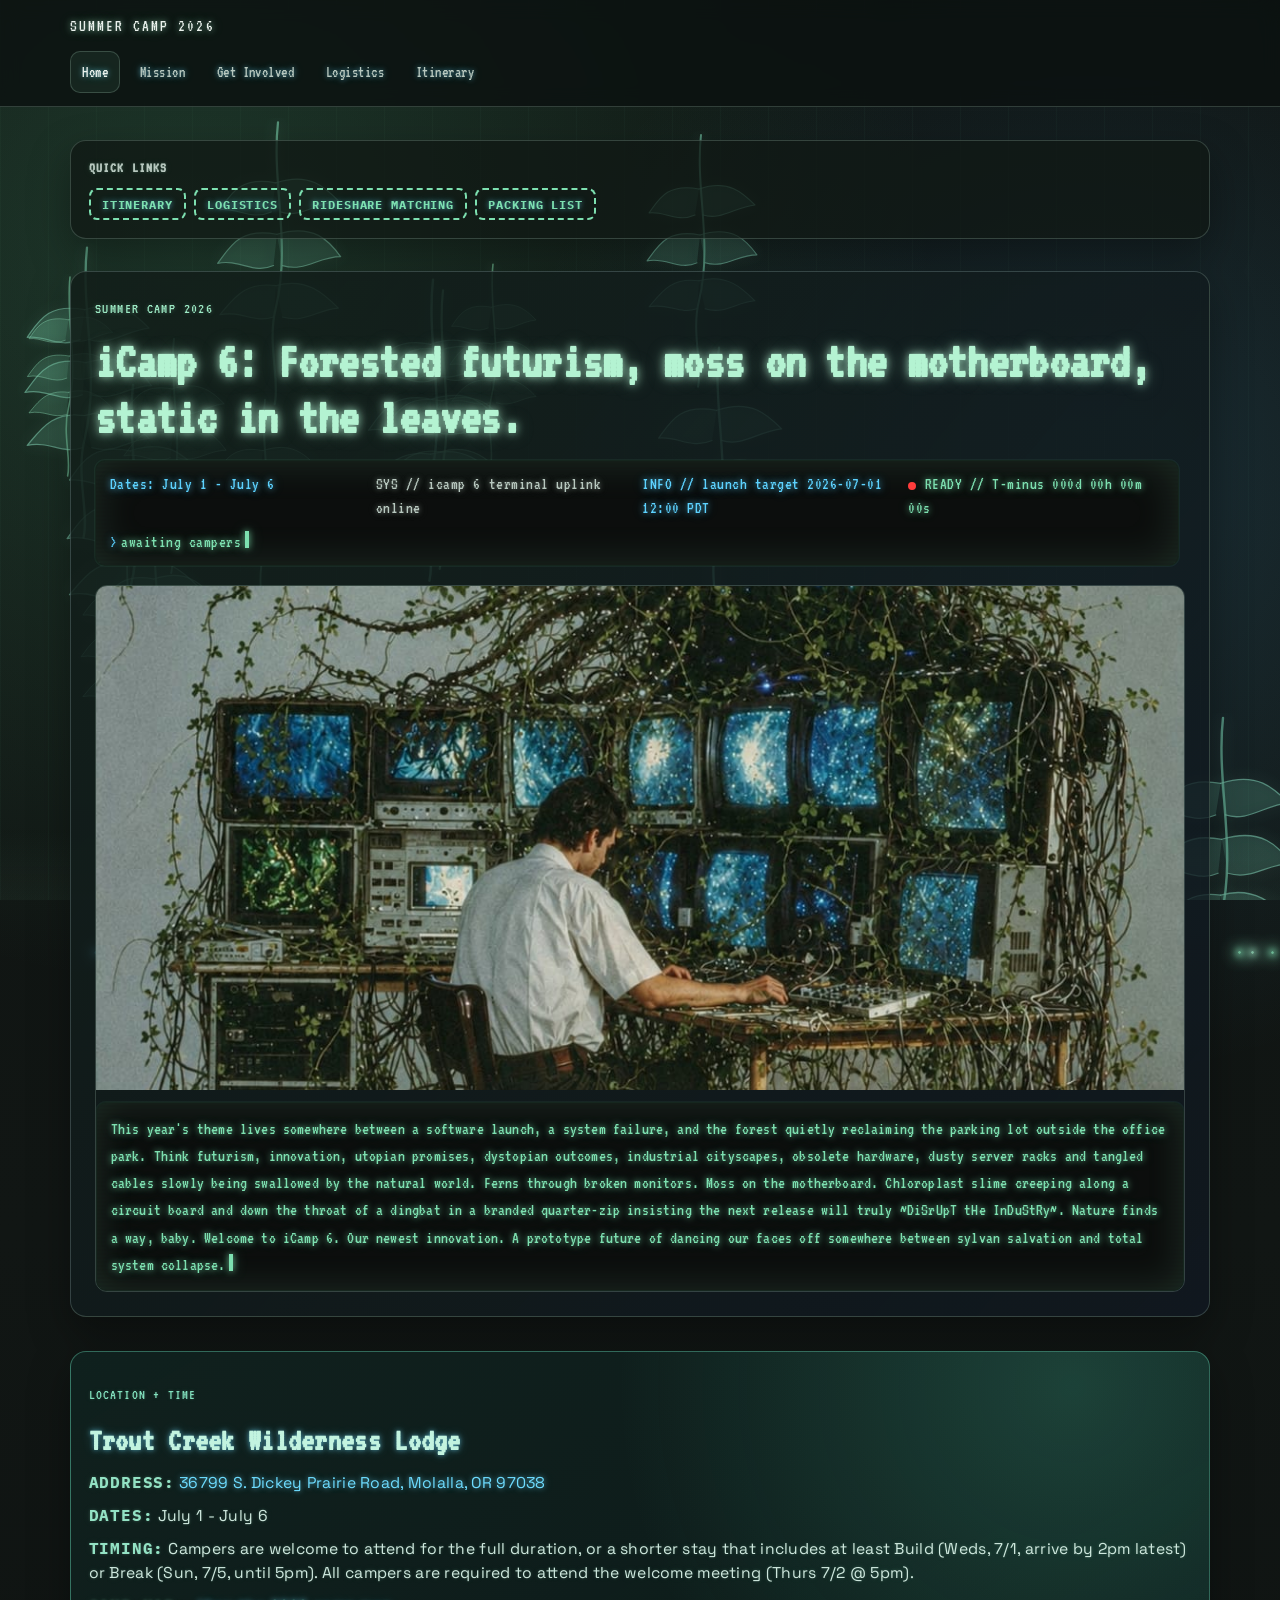
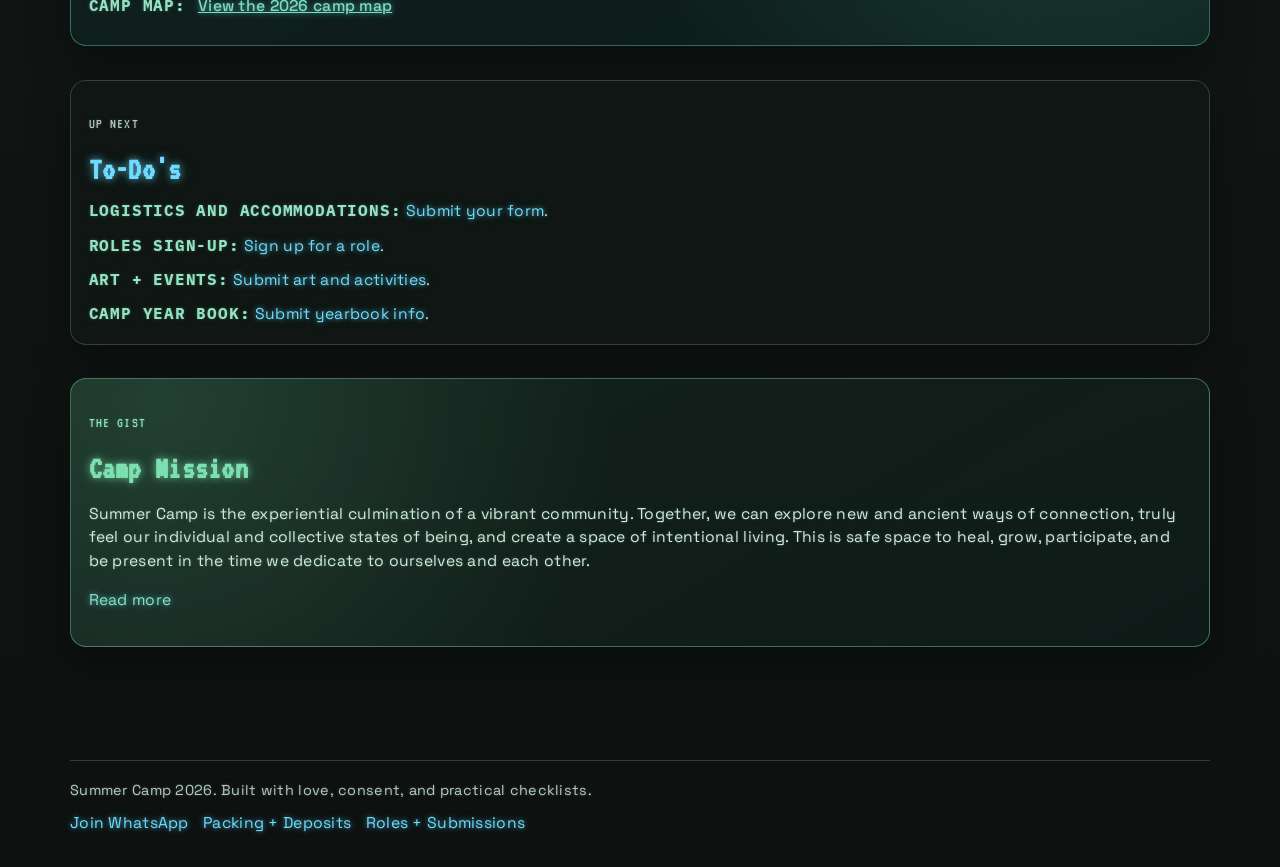
==== index.html @ 6389e8b7 "Shrink quick links buttons, remove Camp Map, add Itinerary and Logistics - Add btn-sm class for smal" ====
<!doctype html>
<html lang="en">
  <head>
    <meta charset="UTF-8" />
    <meta name="viewport" content="width=device-width, initial-scale=1.0" />
    <title>Summer Camp 2026 | Home</title>
    <meta
      name="description"
      content="Summer Camp 2026 is the central home for mission, logistics, timeline, and how to get involved."
    />
    <link rel="preconnect" href="https://fonts.googleapis.com" />
    <link rel="preconnect" href="https://fonts.gstatic.com" crossorigin />
    <link
      href="https://fonts.googleapis.com/css2?family=IBM+Plex+Mono:wght@400;500;700&family=Space+Grotesk:wght@400;500;700&family=VT323&display=swap"
      rel="stylesheet"
    />
    <link rel="stylesheet" href="styles.css" />
    <script defer src="script.js"></script>
  </head>
  <body data-page="home">
    <div id="site-header"></div>

    <main class="site-shell">
      <section class="section panel reveal" id="quick-links">
        <h2 class="kicker">Quick Links</h2>
        <div class="quick-links-row">
          <a class="btn btn-sm" href="itinerary.html">Itinerary</a>
          <a class="btn btn-sm" href="logistics.html">Logistics</a>
          <a class="btn btn-sm" href="https://docs.google.com/spreadsheets/d/1CG1TxcXg4T2fsSi2MIREdmjRNv218fmQVadBsaoEj8E/edit?usp=sharing" target="_blank" rel="noopener noreferrer">Rideshare Matching</a>
          <a class="btn btn-sm" href="logistics.html#packing-list">Packing List</a>
        </div>
      </section>

      <section class="hero reveal">
        <div class="hero-grid">
          <div class="hero-top-grid">
            <div class="hero-copy">
              <span class="eyebrow">Summer Camp 2026</span>
              <h1>iCamp 6: Forested futurism, moss on the motherboard, static in the leaves.</h1>
              <div class="countdown" data-countdown></div>
            </div>
          </div>

          <figure class="hero-image hero-image-full">
            <img src="assets/inspo.jpg" alt="Inspiration image: a workstation overtaken by vines and greenery." />
            <figcaption class="crt-caption"><span class="crt-caption-text">This year's theme lives somewhere between a software launch, a system failure, and the forest quietly reclaiming the parking lot outside the office park. Think futurism, innovation, utopian promises, dystopian outcomes, industrial cityscapes, obsolete hardware, dusty server racks and tangled cables slowly being swallowed by the natural world. Ferns through broken monitors. Moss on the motherboard. Chloroplast slime creeping along a circuit board and down the throat of a dingbat in a branded quarter-zip insisting the next release will truly ~DiSrUpT tHe InDuStRy~. Nature finds a way, baby. Welcome to iCamp 6. Our newest innovation. A prototype future of dancing our faces off somewhere between sylvan salvation and total system collapse.</span><span class="crt-cursor" aria-hidden="true"></span></figcaption>
          </figure>
        </div>
      </section>

      <section class="section panel reveal location-panel" id="location">
        <p class="kicker">Location + Time</p>
        <h2>
          <a href="https://www.troutcreekwildernesslodge.com/" target="_blank" rel="noopener noreferrer"
            >Trout Creek Wilderness Lodge</a
          >
        </h2>
        <p class="detail-line"><span class="detail-label">Address:</span> <a href="https://goo.gl/maps/KpsRf2f8dY4yn3bf7" target="_blank" rel="noopener noreferrer">36799 S. Dickey Prairie Road, Molalla, OR 97038</a></p>
        <p class="detail-line"><span class="detail-label">Dates:</span> July 1 - July 6</p>
        <p class="detail-line"><span class="detail-label">Timing:</span> Campers are welcome to attend for the full duration, or a shorter stay that includes at least Build (Weds, 7/1, arrive by 2pm latest) or Break (Sun, 7/5, until 5pm). All campers are required to attend the welcome meeting (Thurs 7/2 @ 5pm).</p>
        <p class="detail-line"><span class="detail-label">Camp Map:</span> <a class="inline-link" href="https://drive.google.com/file/d/1LnUQT28rV8-8BtjwcM7kEa1M0crHncbp/view?usp=sharing" target="_blank" rel="noopener noreferrer">View the 2026 camp map</a></p>
      </section>

      <section class="section panel reveal" id="todos">
        <p class="kicker">Up Next</p>
        <h2>To-Do's</h2>
        <div class="up-next-list">
          <p class="up-next-item">
            <span class="up-next-title">Logistics and Accommodations:</span>
            <a
              href="https://docs.google.com/forms/d/e/1FAIpQLSeTMwJ0dVV1JzZFhgsjA3ziw_yNNYTaxZCWyTGeI9pJMZa_xQ/viewform?usp=dialog"
              target="_blank"
              rel="noopener noreferrer"
              >Submit your form</a
            >.
          </p>
          <p class="up-next-item">
            <span class="up-next-title">Roles Sign-Up:</span>
            <a
              href="https://docs.google.com/spreadsheets/d/1tdMeEIF5SW7rc_Asz7ES2-CorbrrxhWFKEyvNd0pCaQ/edit?usp=sharing"
              target="_blank"
              rel="noopener noreferrer"
              >Sign up for a role</a
            >.
          </p>
          <p class="up-next-item">
            <span class="up-next-title">Art + Events:</span>
            <a
              href="https://docs.google.com/forms/d/e/1FAIpQLSfQwT4K90lD0JfZDl9g_eN2Cl04dA-j-1nrQI6hZF32-I9-bg/viewform?usp=dialog"
              target="_blank"
              rel="noopener noreferrer"
              >Submit art and activities</a
            >.
          </p>
          <p class="up-next-item">
            <span class="up-next-title">Camp Year Book:</span>
            <a
              href="https://docs.google.com/forms/d/e/1FAIpQLSeiFCu6I_yIP3YRbdMEAFDEECFN_CObhsi-vaQ5ZSn87n3dhw/viewform"
              target="_blank"
              rel="noopener noreferrer"
              >Submit yearbook info</a
            >.
          </p>
        </div>
      </section>

      <section class="section panel reveal mission-panel" id="mission">
        <p class="kicker">The gist</p>
        <h2 class="mission-title">Camp Mission</h2>
        <p>
          Summer Camp is the experiential culmination of a vibrant community. Together, we can explore new and ancient
          ways of connection, truly feel our individual and collective states of being, and create a space of
          intentional living. This is safe space to heal, grow, participate, and be present in the time we dedicate
          to ourselves and each other.
        </p>
        <p><a href="mission-and-principles.html">Read more</a></p>
      </section>
    </main>

    <div id="site-footer"></div>
    <script src="effects.js"></script>
  </body>
</html>
---- styles.css ----
/* --- Deep-link scroll behaviour --- */
html {
  scroll-behavior: smooth;
  scroll-padding-top: 7rem; /* clear the sticky topbar */
}

/* --- Drifting Spores & Growing Vines Effects --- */
#spore-layer {
  position: fixed;
  inset: 0;
  z-index: 1;
  pointer-events: none;
  width: 100vw;
  height: 100vh;
  mix-blend-mode: screen;
}

#code-layer {
  position: fixed;
  inset: 0;
  z-index: 1;
  pointer-events: none;
  width: 100vw;
  height: 100vh;
  overflow: hidden;
}

#fern-canopy {
  position: fixed;
  left: 0;
  top: 0;
  width: 100vw;
  height: 100vh;
  pointer-events: none;
  z-index: 1;
  overflow: hidden;
  mix-blend-mode: screen;
}

.fern {
  position: absolute;
  transform-origin: 50% 0%;
  transform: scale(var(--fern-scale, 1));
  animation: fern-sway var(--fern-sway-duration, 16s) ease-in-out var(--fern-delay, 0s) infinite;
  filter: hue-rotate(var(--fern-hue, 0deg));
  opacity: 0.72;
}

.fern svg {
  display: block;
}

.fern-stem {
  fill: none;
  stroke: rgba(122, 224, 176, 0.74);
  stroke-width: 2;
  stroke-linecap: round;
  stroke-linejoin: round;
  filter: drop-shadow(0 0 6px rgba(122, 224, 176, 0.46));
}

.fern-frond {
  transform-box: fill-box;
  transform-origin: 50% 0%;
  animation:
    fern-unfurl var(--fern-unfurl-duration, 32s) cubic-bezier(0.17, 0.84, 0.34, 1) var(--fern-delay, 0s) infinite,
    frond-wave 5s ease-in-out var(--fern-delay, 0s) infinite;
}

.fern-frond path {
  fill: rgba(108, 214, 167, 0.22);
  stroke: rgba(140, 237, 194, 0.65);
  stroke-width: 1.05;
  stroke-linecap: round;
  stroke-linejoin: round;
  filter: drop-shadow(0 0 6px rgba(140, 237, 194, 0.35));
}

.fern-frond-a {
  animation-delay: calc(var(--fern-delay, 0s) + 0s), calc(var(--fern-delay, 0s) + 0s);
}

.fern-frond-b {
  animation-delay: calc(var(--fern-delay, 0s) + 2.2s), calc(var(--fern-delay, 0s) + 1s);
  animation-direction: normal, reverse;
}

.fern-frond-c {
  animation-delay: calc(var(--fern-delay, 0s) + 4.3s), calc(var(--fern-delay, 0s) + 2s);
}

@keyframes fern-unfurl {
  0% {
    transform: rotate(-22deg) scaleY(0.08) scaleX(0.54);
    opacity: 0.2;
  }
  34% {
    transform: rotate(-8deg) scaleY(0.55) scaleX(0.84);
    opacity: 0.58;
  }
  62% {
    transform: rotate(6deg) scaleY(0.96) scaleX(1.02);
    opacity: 0.74;
  }
  100% {
    transform: rotate(12deg) scaleY(1.08) scaleX(1.04);
    opacity: 0.68;
  }
}

@keyframes fern-sway {
  0% {
    transform: translateX(-8px) rotate(-4deg) scale(var(--fern-scale, 1));
  }
  25% {
    transform: translateX(2px) rotate(1deg) scale(var(--fern-scale, 1));
  }
  50% {
    transform: translateX(10px) rotate(5deg) scale(var(--fern-scale, 1));
  }
  75% {
    transform: translateX(-1px) rotate(-2deg) scale(var(--fern-scale, 1));
  }
  100% {
    transform: translateX(-8px) rotate(-4deg) scale(var(--fern-scale, 1));
  }
}

@keyframes frond-wave {
  0% {
    transform: rotate(-6deg) scaleY(1) scaleX(1);
  }
  25% {
    transform: rotate(3deg) scaleY(1.06) scaleX(0.96);
  }
  50% {
    transform: rotate(8deg) scaleY(0.94) scaleX(1.04);
  }
  75% {
    transform: rotate(-2deg) scaleY(1.04) scaleX(0.98);
  }
  100% {
    transform: rotate(-6deg) scaleY(1) scaleX(1);
  }
}

.code-snippet {
  position: absolute;
  bottom: -16vh;
  font-family: "IBM Plex Mono", monospace;
  font-size: clamp(0.58rem, 1.05vw, 0.76rem);
  letter-spacing: 0.02em;
  white-space: nowrap;
  opacity: 0;
  filter: blur(0.15px);
  transform-origin: center;
  animation-name: code-flutter;
  animation-timing-function: linear;
  animation-iteration-count: infinite;
}

@keyframes code-flutter {
  0% {
    transform: translate3d(0, 0, 0) rotate(0deg) skewX(0deg);
    opacity: 0;
  }
  8% {
    opacity: 0.44;
  }
  26% {
    transform: translate3d(calc(var(--drift-x) * 0.45), calc(var(--wobble-y) * -0.45), 0) rotate(calc(var(--flutter-amp) * -0.45)) skewX(2deg);
    opacity: 0.66;
  }
  48% {
    transform: translate3d(calc(var(--drift-x) * -0.32), calc(var(--wobble-y) * -1.2), 0) rotate(calc(var(--flutter-amp) * 0.62)) skewX(-3deg);
    opacity: 0.74;
  }
  72% {
    transform: translate3d(calc(var(--drift-x) * 0.7), calc(var(--wobble-y) * -2.2), 0) rotate(calc(var(--flutter-amp) * -0.75)) skewX(1deg);
    opacity: 0.56;
  }
  100% {
    transform: translate3d(calc(var(--drift-x) * -0.4), -122vh, 0) rotate(calc(var(--flutter-amp) * 0.35)) skewX(-1deg);
    opacity: 0;
  }
}
.spore {
  position: absolute;
  bottom: -6vh;
  border-radius: 50%;
  filter: blur(0.3px);
  opacity: 0.82;
}
@keyframes spore-drift {
  0% {
    transform: translateY(0) translateX(0);
    opacity: 0;
  }
  6% {
    opacity: 0.8;
  }
  30% {
    transform: translateY(-30vh) translateX(-30px);
    opacity: 0.92;
  }
  55% {
    transform: translateY(-65vh) translateX(50px);
    opacity: 0.96;
  }
  70% {
    opacity: 0.88;
  }
  100% {
    transform: translateY(-115vh) translateX(0);
    opacity: 0;
  }
}
#vine-layer {
  position: fixed;
  inset: 0;
  z-index: 1;
  pointer-events: none;
  width: 100vw;
  height: 100vh;
  mix-blend-mode: screen;
}

header,
main,
footer {
  position: relative;
  z-index: 2;
}
.vine-main, .vine-off {
  stroke-linecap: round;
  stroke-linejoin: round;
  filter: drop-shadow(0 0 8px #7de0b08a);
}
.vine-group {
  transform-box: fill-box;
  transform-origin: 50% 100%;
}
.vine-tendril {
  filter: drop-shadow(0 0 7px #68d8c08a);
  transform-box: fill-box;
  transform-origin: center;
}
.vine-leaf ellipse {
  filter: drop-shadow(0 0 4px #7de0b088);
  transform-box: fill-box;
  transform-origin: center;
}
/* Get Involved hero action buttons */
.get-involved-buttons {
  display: flex;
  gap: 1rem;
  margin-top: 1.7rem;
  flex-wrap: wrap;
}

.gi-btn {
  display: inline-block;
  background: linear-gradient(92deg, #7de0b0 0%, #5dd2ff 100%);
  color: #0d1814;
  font-family: "IBM Plex Mono", monospace;
  font-weight: 700;
  text-transform: uppercase;
  letter-spacing: 0.07em;
  border: none;
  border-radius: 999px;
  padding: 0.7rem 1.5rem;
  font-size: 1rem;
  box-shadow: 0 2px 12px rgba(125, 224, 176, 0.13);
  transition: background 0.18s, color 0.18s, box-shadow 0.18s;
  text-decoration: none;
}

.gi-btn:hover {
  background: linear-gradient(92deg, #5dd2ff 0%, #7de0b0 100%);
  color: #0d1814;
  box-shadow: 0 4px 18px rgba(93, 210, 255, 0.18);
  text-decoration: underline;
}

/* Art + Activities block grid */
.art-ideas-grid {
  display: grid;
  gap: 1.2rem;
  margin-top: 1.1rem;
}

@media (min-width: 700px) {
  .art-ideas-grid {
    grid-template-columns: 1fr 1fr;
    gap: 2.2rem;
  }
}

/* Inline link style for sign-up and form links */
.inline-link {
  color: #7de0b0;
  font-weight: 500;
  text-decoration: underline;
  margin-left: 0.5rem;
  white-space: nowrap;
}

.inline-link:hover {
  color: #5dd2ff;
  text-decoration: underline wavy;
}
:root {
  --bg: #111614;
  --bg-elev: #1a211e;
  --text: #ebf2ed;
  --text-dim: #b8c8bf;
  --accent: #7de0b0;
  --accent-2: #5dd2ff;
  --danger: #ff7f7f;
  --line: rgba(182, 220, 199, 0.22);
  --shadow: 0 16px 40px rgba(0, 0, 0, 0.35);
  --radius: 16px;
  --crt-main: #9ce8c3;
  --crt-dim: #9ab3a5;
  --crt-info: #6edcff;
}

* {
  box-sizing: border-box;
}

html,
body {
  margin: 0;
  padding: 0;
}

body {
  font-family: "Space Grotesk", "Segoe UI", sans-serif;
  background:
    radial-gradient(circle at 15% 10%, rgba(90, 204, 146, 0.2), transparent 30%),
    radial-gradient(circle at 85% 20%, rgba(78, 175, 228, 0.17), transparent 26%),
    linear-gradient(180deg, #0f1311 0%, #111614 50%, #0d1110 100%);
  color: var(--text);
  line-height: 1.5;
  min-height: 100vh;
  letter-spacing: 0.018em;
  text-shadow:
    0 0 4px color-mix(in srgb, var(--crt-main) 26%, transparent),
    0 0 10px color-mix(in srgb, var(--crt-main) 14%, transparent);
}

body::before {
  content: "";
  pointer-events: none;
  position: fixed;
  inset: 0;
  background-image:
    linear-gradient(rgba(0, 0, 0, 0) 92%, rgba(108, 160, 130, 0.07) 100%),
    repeating-linear-gradient(90deg, rgba(125, 224, 176, 0.03) 0 1px, transparent 1px 48px);
  z-index: -1;
}

a {
  color: var(--crt-info);
  text-decoration: none;
  text-shadow:
    0 0 5px color-mix(in srgb, var(--crt-info) 58%, transparent),
    0 0 12px color-mix(in srgb, var(--crt-info) 24%, transparent);
}

a:hover {
  text-decoration: underline;
}

img {
  max-width: 100%;
  display: block;
}

.site-shell {
  width: min(1140px, 92vw);
  margin: 0 auto;
  padding-bottom: 3rem;
}

.topbar {
  position: sticky;
  top: 0;
  backdrop-filter: blur(10px);
  background: rgba(12, 18, 16, 0.82);
  border-bottom: 1px solid var(--line);
  z-index: 20;
}

.topbar-inner {
  width: min(1140px, 92vw);
  margin: 0 auto;
  display: flex;
  align-items: center;
  justify-content: space-between;
  gap: 1rem;
  padding: 0.8rem 0;
  position: relative;
}

.brand {
  color: var(--text);
  font-family: "VT323", "IBM Plex Mono", monospace;
  text-transform: uppercase;
  letter-spacing: 0.12em;
  font-size: 1.06rem;
  text-shadow:
    0 0 6px color-mix(in srgb, var(--crt-main) 64%, transparent),
    0 0 14px color-mix(in srgb, var(--crt-main) 28%, transparent);
}

.nav-toggle {
  display: none;
  background: none;
  border: 1px solid var(--line);
  border-radius: 8px;
  color: var(--text);
  font-family: "VT323", monospace;
  font-size: 1rem;
  padding: 0.4rem 0.8rem;
  cursor: pointer;
}

.main-nav {
  display: flex;
  flex-direction: row;
  flex-wrap: wrap;
  gap: 0.45rem;
  margin-top: 0.8rem;
  padding-bottom: 0.8rem;
}

@media (max-width: 768px) {
  .nav-toggle {
    display: block;
  }
  .main-nav {
    display: none;
    flex-direction: column;
    position: absolute;
    top: 100%;
    right: 0;
    background: var(--bg, #0c1210);
    border: 1px solid var(--line);
    border-radius: 8px;
    padding: 0.8rem;
    z-index: 100;
    margin-top: 0;
  }
  .main-nav.show {
    display: flex;
  }
}

.main-nav a {
  border: 1px solid transparent;
  border-radius: 10px;
  padding: 0.5rem 0.7rem;
  color: var(--text-dim);
  font-family: "VT323", "IBM Plex Mono", monospace;
  font-size: 1rem;
  letter-spacing: 0.03em;
}

.main-nav a.active,
.main-nav a:hover {
  color: var(--text);
  border-color: var(--line);
  background: rgba(125, 224, 176, 0.08);
  text-decoration: none;
}

.hero {
  margin-top: 2rem;
  border: 1px solid var(--line);
  border-radius: var(--radius);
  overflow: clip;
  box-shadow: var(--shadow);
  background: linear-gradient(130deg, rgba(18, 30, 25, 0.9), rgba(16, 24, 34, 0.75));
}

.hero-grid {
  display: grid;
  gap: 1.2rem;
  padding: 1.2rem;
  align-items: start;
}

.hero-top-grid {
  display: grid;
  grid-template-columns: 1fr;
  gap: 1.2rem;
}

.hero-top-grid > * {
  min-width: 0;
}

.hero h1 {
  margin: 0;
  font-size: clamp(1.9rem, 6.8vw, 3.2rem);
  line-height: 1.1;
  color: #b4f3d2;
  text-shadow:
    0 0 8px color-mix(in srgb, #b4f3d2 76%, transparent),
    0 0 18px color-mix(in srgb, #b4f3d2 34%, transparent);
}

.eyebrow {
  display: inline-block;
  margin-bottom: 0.9rem;
  font-family: "VT323", "IBM Plex Mono", monospace;
  letter-spacing: 0.09em;
  text-transform: uppercase;
  color: var(--crt-main);
  font-size: 0.96rem;
}

.hero-copy p {
  color: #cbe0d4;
  max-width: none;
  margin-top: 0;
}

.hero-description {
  color: #c3dfcd;
  max-width: none;
  margin: 0;
}

.hero-card {
  border: 1px solid var(--line);
  border-radius: 14px;
  background: rgba(11, 17, 15, 0.72);
  padding: 1rem;
}

.hero-addon {
  width: fit-content;
  max-width: 100%;
  display: flex;
  flex-direction: column;
  justify-content: space-between;
  gap: 0.55rem;
  padding: 0.75rem 0.8rem;
  align-self: start;
  justify-self: end;
  text-align: right;
  border-color: rgba(125, 224, 176, 0.42);
  background: linear-gradient(150deg, rgba(16, 28, 24, 0.92), rgba(16, 27, 38, 0.82));
}

.hero-addon .kicker {
  margin: 0;
  color: #7de0b0;
}

.hero-addon .callout {
  margin: 0;
}

.hero-addon .countdown {
  margin-top: 0;
  gap: 0.55rem;
  grid-template-columns: repeat(4, auto);
  justify-content: end;
}

.hero-addon .countdown-item {
  min-height: 68px;
  min-width: 62px;
  display: flex;
  flex-direction: column;
  align-items: center;
  justify-content: center;
}

.hero-addon .countdown-item strong {
  line-height: 1;
  font-size: 1.3rem;
  color: #8de6bc;
}

.hero-addon .countdown-item span {
  color: #9fd0b5;
}

.countdown {
  display: grid;
  grid-template-columns: repeat(4, minmax(0, 1fr));
  gap: 0.65rem;
  margin-top: 0.8rem;
}

.crt-countdown {
  position: relative;
  margin-top: 0.8rem;
  padding: 0.72rem 0.86rem;
  border-radius: 10px;
  border: 1px solid color-mix(in srgb, var(--accent) 15%, transparent);
  background: #020403;
  font-family: "VT323", "IBM Plex Mono", monospace;
  font-size: clamp(13px, 2.8vw, 17px);
  line-height: 1.6;
  letter-spacing: 0.02em;
  box-shadow: inset 0 0 40px color-mix(in srgb, var(--accent) 16%, transparent), 0 0 0 1px color-mix(in srgb, var(--accent) 6%, transparent);
  overflow: hidden;
  isolation: isolate;
  word-break: break-word;
}

.crt-countdown::before {
  content: "";
  position: absolute;
  inset: 0;
  pointer-events: none;
  background: repeating-linear-gradient(
    to bottom,
    transparent 0,
    transparent 2px,
    rgba(0, 0, 0, 0.18) 3px,
    transparent 4px
  );
  mix-blend-mode: multiply;
  z-index: 1;
}

.crt-countdown::after {
  content: "";
  position: absolute;
  inset: 0;
  pointer-events: none;
  background: rgba(255, 255, 255, 0.04);
  animation: crt-flicker 7s linear infinite;
  z-index: 2;
}

.hero-image figcaption.crt-caption {
  position: relative;
  margin-top: 0.7rem;
  padding: 0.75rem 0.86rem;
  border-radius: 10px;
  border: 1px solid color-mix(in srgb, var(--accent) 16%, transparent);
  background: #020403;
  font-family: "VT323", "IBM Plex Mono", monospace;
  font-size: 1.08rem;
  line-height: 1.58;
  letter-spacing: 0.01em;
  color: var(--accent);
  text-shadow:
    0 0 6px color-mix(in srgb, var(--accent) 76%, transparent),
    0 0 14px color-mix(in srgb, var(--accent) 32%, transparent);
  box-shadow:
    inset 0 0 36px color-mix(in srgb, var(--accent) 16%, transparent),
    0 0 0 1px color-mix(in srgb, var(--accent) 6%, transparent);
  overflow: hidden;
  isolation: isolate;
}

.hero-image figcaption.crt-caption::before {
  content: "";
  position: absolute;
  inset: 0;
  pointer-events: none;
  background: repeating-linear-gradient(
    to bottom,
    transparent 0,
    transparent 2px,
    rgba(0, 0, 0, 0.18) 3px,
    transparent 4px
  );
  mix-blend-mode: multiply;
  z-index: 1;
}

.hero-image figcaption.crt-caption::after {
  content: "";
  position: absolute;
  inset: 0;
  pointer-events: none;
  background: rgba(255, 255, 255, 0.04);
  animation: crt-flicker 7s linear infinite;
  z-index: 2;
}

.crt-caption-text {
  position: relative;
  z-index: 3;
}

.hero-image figcaption.crt-caption .crt-cursor {
  position: relative;
  z-index: 3;
}

.crt-line {
  position: relative;
  z-index: 3;
  margin: 0;
  color: var(--crt-color);
  text-shadow: 0 0 6px var(--crt-glow-tight), 0 0 14px var(--crt-glow-wide);
  overflow-wrap: break-word;
  word-break: break-word;
}

.crt-system {
  --crt-color: var(--text-dim);
  --crt-glow-tight: color-mix(in srgb, var(--text-dim) 60%, transparent);
  --crt-glow-wide: color-mix(in srgb, var(--text-dim) 28%, transparent);
}

.crt-ok {
  --crt-color: var(--accent);
  --crt-glow-tight: color-mix(in srgb, var(--accent) 72%, transparent);
  --crt-glow-wide: color-mix(in srgb, var(--accent) 32%, transparent);
}

.crt-info {
  --crt-color: var(--accent-2);
  --crt-glow-tight: color-mix(in srgb, var(--accent-2) 74%, transparent);
  --crt-glow-wide: color-mix(in srgb, var(--accent-2) 30%, transparent);
}

.crt-prompt {
  --crt-color: var(--accent);
  --crt-glow-tight: color-mix(in srgb, var(--accent) 72%, transparent);
  --crt-glow-wide: color-mix(in srgb, var(--accent) 30%, transparent);
}

.crt-prefix {
  color: var(--accent-2);
  text-shadow: 0 0 6px color-mix(in srgb, var(--accent-2) 72%, transparent), 0 0 14px color-mix(in srgb, var(--accent-2) 28%, transparent);
  margin-right: 0.25rem;
}

.crt-cursor {
  display: inline-block;
  width: 0.62ch;
  height: 1em;
  margin-left: 0.22rem;
  vertical-align: -0.08em;
  background-color: var(--accent);
  box-shadow: 0 0 6px color-mix(in srgb, var(--accent) 82%, transparent), 0 0 14px color-mix(in srgb, var(--accent) 40%, transparent);
  animation: blink 1.1s steps(2) infinite;
}

/* Keep countdown in true CRT mode regardless of global body typography */
.countdown.crt-countdown {
  font-family: "VT323", "IBM Plex Mono", monospace;
  font-size: clamp(13px, 2.8vw, 17px);
  line-height: 1.6;
  letter-spacing: 0.02em;
  border: 1px solid color-mix(in srgb, var(--accent) 15%, transparent);
  background: #020403;
  box-shadow: inset 0 0 40px color-mix(in srgb, var(--accent) 16%, transparent), 0 0 0 1px color-mix(in srgb, var(--accent) 6%, transparent);
}

.countdown.crt-countdown .crt-line {
  font-family: "VT323", "IBM Plex Mono", monospace;
  font-size: clamp(0.85rem, 2.5vw, 1.06rem);
  line-height: 1.4;
  letter-spacing: 0.03em;
}

.countdown.crt-countdown .crt-ok,
.countdown.crt-countdown .crt-prompt {
  color: var(--accent);
  text-shadow:
    0 0 6px color-mix(in srgb, var(--accent) 72%, transparent),
    0 0 14px color-mix(in srgb, var(--accent) 32%, transparent);
}

.countdown.crt-countdown .crt-info {
  color: var(--accent-2);
  text-shadow:
    0 0 6px color-mix(in srgb, var(--accent-2) 74%, transparent),
    0 0 14px color-mix(in srgb, var(--accent-2) 30%, transparent);
}

.countdown.crt-countdown .crt-system {
  color: var(--text-dim);
  text-shadow:
    0 0 5px color-mix(in srgb, var(--text-dim) 58%, transparent),
    0 0 12px color-mix(in srgb, var(--text-dim) 24%, transparent);
}

.countdown.crt-countdown .crt-cursor {
  background-color: var(--accent);
  box-shadow: 0 0 6px color-mix(in srgb, var(--accent) 82%, transparent), 0 0 14px color-mix(in srgb, var(--accent) 40%, transparent);
}

@keyframes blink {
  50% {
    opacity: 0;
  }
}

@keyframes red-pulse {
  0%, 100% {
    opacity: 0.4;
    box-shadow: 0 0 4px rgba(255, 60, 60, 0.3);
  }
  50% {
    opacity: 1;
    box-shadow: 0 0 12px rgba(255, 60, 60, 0.8), 0 0 24px rgba(255, 60, 60, 0.4);
  }
}

@keyframes red-border-pulse {
  0%, 100% {
    border-color: color-mix(in srgb, var(--accent) 15%, transparent);
    box-shadow: inset 0 0 40px color-mix(in srgb, var(--accent) 16%, transparent), 0 0 0 1px color-mix(in srgb, var(--accent) 6%, transparent);
  }
  50% {
    border-color: rgba(93, 210, 255, 0.3);
    box-shadow: inset 0 0 40px color-mix(in srgb, var(--accent) 16%, transparent), 0 0 12px rgba(93, 210, 255, 0.15);
  }
}

.crt-countdown {
  animation: red-border-pulse 3s ease-in-out infinite;
}

.crt-red-dot {
  display: inline-block;
  width: 8px;
  height: 8px;
  border-radius: 50%;
  background: #ff3c3c;
  margin-right: 0.5em;
  vertical-align: middle;
  animation: red-pulse 2s ease-in-out infinite;
}

@keyframes crt-flicker {
  0%,
  96% {
    opacity: 1;
  }
  97% {
    opacity: 0.88;
  }
  98% {
    opacity: 0.24;
  }
  99% {
    opacity: 0.9;
  }
  100% {
    opacity: 1;
  }
}

.countdown-item {
  border: 1px solid var(--line);
  border-radius: 12px;
  padding: 0.65rem 0.4rem;
  text-align: center;
  background: rgba(0, 0, 0, 0.2);
}

.countdown-item strong {
  display: block;
  font-size: 1.22rem;
}

.countdown-item span {
  font-size: 0.72rem;
  font-family: "IBM Plex Mono", monospace;
  text-transform: uppercase;
  color: var(--text-dim);
}


/* Section vertical rhythm */

.section {
  margin-top: 2.1rem;
  margin-bottom: 0;
}

/* Panel spacing and visual consistency */
.panel {
  border: 1px solid var(--line);
  border-radius: var(--radius);
  background: rgba(17, 24, 21, 0.76);
  padding: 2.2rem 1.5rem 2.2rem 1.5rem;
  box-shadow: var(--shadow);
  margin-bottom: 1.3rem;
}

/* Heading hierarchy and spacing */
h1, .section-title {
  font-family: "VT323", "IBM Plex Mono", monospace;
  margin-top: 0;
  margin-bottom: 1.1rem;
  font-size: clamp(2.2rem, 7vw, 3.2rem);
  line-height: 1.1;
  color: #b4f3d2;
  text-shadow:
    0 0 8px color-mix(in srgb, #b4f3d2 76%, transparent),
    0 0 18px color-mix(in srgb, #b4f3d2 34%, transparent);
}

h2 {
  font-family: "VT323", "IBM Plex Mono", monospace;
  margin-top: 2.2rem;
  margin-bottom: 0.7rem;
  font-size: clamp(1.4rem, 3vw, 2.1rem);
  color: var(--crt-info);
  text-shadow:
    0 0 7px color-mix(in srgb, var(--crt-info) 68%, transparent),
    0 0 15px color-mix(in srgb, var(--crt-info) 26%, transparent);
  background: none;
}

h3 {
  font-family: "VT323", "IBM Plex Mono", monospace;
  margin-top: 1.5rem;
  margin-bottom: 0.5rem;
  font-size: 1.18rem;
  color: var(--crt-main);
  text-shadow:
    0 0 6px color-mix(in srgb, var(--crt-main) 62%, transparent),
    0 0 12px color-mix(in srgb, var(--crt-main) 24%, transparent);
  background: none;
}

p,
li,
td,
th,
.detail-line,
.detail-note,
.up-next-item,
.kicker,
.footer,
.footer-links {
  font-family: "Space Grotesk", "Segoe UI", sans-serif;
  color: #c7ddd0;
  font-size: clamp(0.98rem, 1.22vw, 1.06rem);
  text-shadow:
    0 0 3px color-mix(in srgb, var(--crt-main) 24%, transparent),
    0 0 8px color-mix(in srgb, var(--crt-main) 10%, transparent);
}

/* Unified CTA button style */

.btn, .gi-btn {
  display: inline-block;
  background: transparent;
  color: #7de0b0;
  font-family: "IBM Plex Mono", monospace;
  font-weight: 700;
  text-transform: uppercase;
  letter-spacing: 0.07em;
  border: 2px dashed #7de0b0;
  border-radius: 8px;
  padding: 0.42rem 1.05rem;
  font-size: 0.97rem;
  box-shadow: none;
  transition: background 0.18s, color 0.18s, border-color 0.18s;
  text-decoration: none;
  margin-top: 1.1rem;
}

.btn:hover, .gi-btn:hover {
  background: rgba(125, 224, 176, 0.1);
  color: #5dd2ff;
  border-color: #5dd2ff;
  text-decoration: none;
}

.btn-sm {
  font-size: 0.78rem;
  padding: 0.3rem 0.7rem;
  margin-top: 0;
}

.quick-links-row {
  display: flex;
  flex-wrap: wrap;
  gap: 0.5rem;
  margin-top: 0.6rem;
}

/* Inline link style for all external/CTA links */
.inline-link, a.inline-link {
  color: #7de0b0;
  font-weight: 500;
  text-decoration: underline;
  margin-left: 0.5rem;
  white-space: nowrap;
  transition: color 0.18s;
}

.inline-link:hover, a.inline-link:hover {
  color: #5dd2ff;
  text-decoration: underline wavy;
}

/* List and grid spacing improvements */
.list-clean {
  margin: 0 0 1.2rem 1rem;
  padding-left: 1rem;
  color: var(--text-dim);
}

.list-clean li + li {
  margin-top: 0.55rem;
}

.grid {
  display: grid;
  gap: 1.5rem;
}

.grid.two {
  grid-template-columns: 1fr;
}
.grid.three {
  grid-template-columns: 1fr;
}

@media (min-width: 860px) {
  .grid.two {
    grid-template-columns: repeat(2, minmax(0, 1fr));
  }
  .grid.three {
    grid-template-columns: repeat(3, minmax(0, 1fr));
  }
}

.panel {
  border: 1px solid var(--line);
  border-radius: var(--radius);
  background: rgba(17, 24, 21, 0.76);
  padding: 1.1rem;
  box-shadow: var(--shadow);
}

.mission-panel {
  border-color: rgba(125, 224, 176, 0.42);
  background:
    radial-gradient(circle at 8% 10%, rgba(125, 224, 176, 0.16), transparent 42%),
    linear-gradient(150deg, rgba(19, 35, 28, 0.94), rgba(16, 28, 25, 0.88));
}

.mission-panel .kicker {
  color: #89e7bb;
}

.mission-panel .mission-title {
  color: var(--accent);
  text-shadow:
    0 0 7px color-mix(in srgb, var(--accent) 68%, transparent),
    0 0 15px color-mix(in srgb, var(--accent) 26%, transparent);
}

.mission-panel p {
  color: #d3e9dc;
}

.mission-panel a {
  color: #89e7bb;
}

.location-panel {
  border-color: rgba(102, 218, 182, 0.4);
  background:
    radial-gradient(circle at 88% 12%, rgba(84, 211, 171, 0.2), transparent 44%),
    linear-gradient(150deg, rgba(16, 33, 30, 0.95), rgba(13, 29, 28, 0.88));
}

.location-panel .kicker {
  color: #82e1be;
}

.location-panel h2 a {
  color: #c2f3df;
}

.location-panel .detail-label {
  color: #93e2c4;
}

.location-panel .detail-line,
.location-panel .detail-note {
  color: #cfe8de;
}

.detail-subline {
  margin-left: 1.25rem;
}

.timing-bullets {
  margin: 0.15rem 0 0.55rem 1.6rem;
  padding-left: 0.2rem;
  color: var(--text-dim);
}

.timing-bullets li + li {
  margin-top: 0.35rem;
}

.grid {
  display: grid;
  gap: 1rem;
}

.grid.two {
  grid-template-columns: 1fr;
}

.grid.three {
  grid-template-columns: 1fr;
}

.kicker {
  color: var(--text-dim);
  text-transform: uppercase;
  letter-spacing: 0.08em;
  font-size: 0.92rem;
  font-family: "VT323", "IBM Plex Mono", monospace;
}

h2,
h3 {
  line-height: 1.2;
}

.section-title {
  margin-top: 0;
  margin-bottom: 0.65rem;
  font-size: clamp(1.9rem, 6.8vw, 3.2rem);
  line-height: 1.1;
  background: linear-gradient(92deg, #ebf2ed 0%, #9ce8c3 42%, #77d9ff 100%);
  -webkit-background-clip: text;
  background-clip: text;
  color: transparent;
}

h2 {
  margin-top: 0;
  font-size: clamp(1.4rem, 3vw, 2rem);
}

h3 {
  margin-bottom: 0.4rem;
}

.list-clean {
  margin: 0;
  padding-left: 1rem;
  color: var(--text-dim);
}

.list-clean li + li {
  margin-top: 0.45rem;
}

.principles-list {
  list-style: none;
  padding-left: 0;
}

.principles-list li {
  padding: 0.55rem 0.65rem;
  border: 1px solid rgba(125, 224, 176, 0.16);
  border-radius: 10px;
  background: rgba(10, 16, 14, 0.45);
}

.principles-list li + li {
  margin-top: 0.55rem;
}

.principle-glyph {
  display: inline-block;
  width: 1.35rem;
  color: var(--accent);
  font-family: "IBM Plex Mono", monospace;
  font-weight: 700;
  vertical-align: top;
}

.line-title {
  display: inline;
  font-family: "IBM Plex Mono", monospace;
  text-transform: uppercase;
  letter-spacing: 0.06em;
  font-size: 0.74rem;
  font-weight: 700;
  color: #d6f4e5;
  border: none;
  background: none;
  padding: 0;
  margin-bottom: 0.34rem;
}

.line-description {
  display: block;
  color: var(--text-dim);
  margin-left: 1.35rem;
}

.roles-snapshot .list-clean {
  padding-left: 0;
  list-style: none;
}

.roles-snapshot .list-clean li {
  padding: 0.62rem 0.7rem;
  border: 1px solid rgba(125, 224, 176, 0.16);
  border-radius: 10px;
  background: rgba(10, 16, 14, 0.42);
}

.roles-snapshot .list-clean li + li {
  margin-top: 0.55rem;
}

.roles-snapshot .line-title {
  margin-bottom: 0.28rem;
}

.roles-snapshot .line-description {
  margin-left: 0;
}

.tag-row {
  display: flex;
  gap: 0.55rem;
  flex-wrap: wrap;
}

.tag {
  font-family: "IBM Plex Mono", monospace;
  font-size: 0.72rem;
  text-transform: uppercase;
  border: 1px solid var(--line);
  border-radius: 999px;
  padding: 0.3rem 0.55rem;
  color: var(--text-dim);
}

.callout {
  border-left: 3px solid var(--accent);
  padding: 0.2rem 0 0.2rem 0.8rem;
  color: var(--text-dim);
}

.detail-line,
.detail-note {
  color: var(--text-dim);
  margin: 0 0 0.55rem;
}

.detail-label {
  font-family: "IBM Plex Mono", monospace;
  text-transform: uppercase;
  letter-spacing: 0.05em;
  color: var(--text);
  font-weight: 700;
}

.detail-note {
  border-left: 3px solid var(--line);
  padding-left: 0.65rem;
  margin-top: 0.85rem;
}

.theme-image {
  margin: 0.6rem 0 0.75rem;
  border: 1px solid var(--line);
  border-radius: 12px;
  overflow: hidden;
}

.theme-image img {
  width: 100%;
  max-height: 320px;
  object-fit: cover;
}

.party-themes-grid {
  display: grid;
  gap: 1rem;
}

.theme-card {
  display: grid;
  gap: 0.9rem;
  padding: 0.85rem;
  border: 1px solid var(--line);
  border-radius: 14px;
  background: rgba(0, 0, 0, 0.14);
}

.theme-card .theme-copy h3 {
  margin-top: 0;
}

.theme-card .theme-copy p {
  margin-bottom: 0;
}

.theme-card .theme-image {
  margin: 0;
}

.packing-grid {
  gap: 1.2rem;
}

.packing-col h3 {
  margin-top: 0;
  margin-bottom: 0.45rem;
}

.packing-col p {
  color: var(--text-dim);
}

.packing-col .list-clean {
  margin-bottom: 1rem;
}

/* Expandable details/summary */
.expandable {
  margin-top: 1rem;
}

.expandable summary {
  cursor: pointer;
  list-style: none;
}

.expandable summary.expandable-inline {
  display: block;
}

.expandable summary.expandable-inline p {
  margin: 0;
}

.expandable summary .see-more-link {
  color: var(--accent, #7de0b0);
  text-decoration: underline;
  font-family: "IBM Plex Mono", monospace;
  font-size: 0.9rem;
}

.expandable[open] summary .see-more-link {
  display: none;
}

.expandable summary.expandable-link {
  display: block;
  text-align: right;
  width: 100%;
  color: var(--accent, #7de0b0);
  text-decoration: underline;
  font-family: "IBM Plex Mono", monospace;
  font-size: 0.9rem;
  background: none;
  border: none;
  padding: 0;
}

.expandable summary::-webkit-details-marker {
  display: none;
}

.expandable-content {
  margin-top: 1.2rem;
}

.expandable-content h3:first-child {
  margin-top: 0;
}

/* Schedule / Itinerary */
.schedule-day {
  display: grid;
  gap: 0.5rem;
}

.schedule-item {
  display: grid;
  grid-template-columns: 10rem 1fr;
  gap: 0.75rem;
  padding: 0.6rem 0.75rem;
  border-radius: 8px;
  border: 1px solid transparent;
  align-items: baseline;
}

.schedule-item:nth-child(odd) {
  background: rgba(255, 255, 255, 0.02);
}

.schedule-time {
  font-family: "IBM Plex Mono", monospace;
  font-size: 0.85rem;
  color: var(--text-dim);
  white-space: nowrap;
}

.schedule-event {
  color: var(--text);
}

.schedule-location {
  color: var(--text-dim);
  font-size: 0.85rem;
}

.schedule-desc {
  display: block;
  margin-top: 0.4rem;
  font-size: 0.85rem;
  color: var(--text-dim);
  line-height: 1.5;
}

.inline-link {
  color: var(--accent);
  text-decoration: underline;
}
.inline-link:hover {
  opacity: 0.8;
}

/* View toggle */
.view-toggle {
  display: flex;
  gap: 0.5rem;
  margin-top: 1rem;
}

.view-btn {
  font-family: "IBM Plex Mono", monospace;
  font-size: 0.85rem;
  padding: 0.5rem 1rem;
  border: 1px solid var(--line);
  border-radius: 8px;
  background: transparent;
  color: var(--text-dim);
  cursor: pointer;
  transition: all 0.2s;
}

.view-btn.active {
  background: rgba(125, 224, 176, 0.12);
  border-color: rgba(125, 224, 176, 0.5);
  color: var(--text);
}

.view-btn:hover {
  border-color: rgba(125, 224, 176, 0.4);
  color: var(--text);
}

/* Schedule grid view */
.schedule-grid-wrapper {
  overflow: auto;
  padding-bottom: 1rem;
  margin-top: 2rem;
  touch-action: manipulation;
}

.schedule-grid {
  display: flex;
  min-width: 1000px;
}

.sg-time-col {
  position: sticky;
  left: 0;
  z-index: 3;
  width: 90px;
  min-width: 90px;
  background: var(--bg, #0c1210);
  position: relative;
}

.sg-time-label {
  position: absolute;
  font-family: "IBM Plex Mono", monospace;
  font-size: 0.7rem;
  color: var(--text-dim);
  white-space: nowrap;
  padding-right: 8px;
  text-align: right;
  width: 100%;
}

.sg-day-col {
  flex: 1;
  min-width: 170px;
  border-left: 1px solid rgba(255, 255, 255, 0.06);
}

.sg-day-header {
  font-family: "IBM Plex Mono", monospace;
  font-size: 0.8rem;
  font-weight: 700;
  color: var(--text);
  text-align: center;
  padding: 8px 4px;
  background: rgba(125, 224, 176, 0.08);
  border-bottom: 1px solid var(--line);
  position: sticky;
  top: 0;
  z-index: 2;
}

.sg-day-body {
  position: relative;
}

.sg-gridline {
  position: absolute;
  left: 0;
  right: 0;
  height: 0;
  border-top: 1px solid rgba(255, 255, 255, 0.06);
}

.sg-gridline-half {
  border-top-style: dotted;
  opacity: 0.4;
}

.sg-event {
  position: absolute;
  left: 0;
  right: 0;
  background: rgba(125, 180, 140, 0.45);
  border: 1px solid rgba(125, 180, 140, 0.7);
  border-radius: 4px;
  padding: 3px 5px;
  overflow: hidden;
  font-size: 0.7rem;
  line-height: 1.3;
  box-sizing: border-box;
  cursor: default;
}

.sg-event:hover {
  z-index: 5;
  overflow: visible;
}

.sg-ev-title {
  display: block;
  font-weight: 600;
  color: var(--text);
}

.sg-ev-time {
  display: block;
  font-size: 0.6rem;
  color: var(--text-dim);
  margin-bottom: 1px;
}

.sg-ev-loc {
  display: block;
  color: var(--text-dim);
  font-size: 0.65rem;
}

/* Day color alternation */
.sg-day-blue .sg-day-header {
  background: rgba(100, 160, 220, 0.5);
  color: #fff;
}
.sg-day-green .sg-day-header {
  background: rgba(100, 190, 140, 0.5);
  color: #fff;
}
.sg-day-blue .sg-event {
  background: rgba(100, 160, 220, 0.65);
  border-color: rgba(100, 160, 220, 0.85);
}
.sg-day-green .sg-event {
  background: rgba(100, 190, 140, 0.65);
  border-color: rgba(100, 190, 140, 0.85);
}
.sg-day-blue .sg-event:hover {
  background: rgba(100, 160, 220, 0.8);
}
.sg-day-green .sg-event:hover {
  background: rgba(100, 190, 140, 0.8);
}

@media (max-width: 600px) {
  .schedule-item {
    grid-template-columns: 1fr;
    gap: 0.2rem;
  }
}

.up-next-list {
  display: grid;
  gap: 0.6rem;
}

.up-next-item {
  margin: 0;
  color: var(--text-dim);
}

.up-next-title {
  font-family: "IBM Plex Mono", monospace;
  text-transform: uppercase;
  letter-spacing: 0.05em;
  color: #93e2c4;
  font-weight: 700;
}

.table-wrap {
  overflow: auto;
}

table {
  width: 100%;
  border-collapse: collapse;
  min-width: 580px;
}

th,
td {
  border-bottom: 1px solid var(--line);
  text-align: left;
  vertical-align: top;
  padding: 0.62rem 0.45rem;
  color: var(--text-dim);
}

th {
  color: var(--text);
  font-family: "IBM Plex Mono", monospace;
  font-size: 0.8rem;
  text-transform: uppercase;
}

.coming-soon {
  border: 1px dashed rgba(125, 224, 176, 0.5);
  border-radius: 14px;
  padding: 1rem;
  background: rgba(20, 44, 34, 0.35);
}

.footer {
  margin-top: 2.8rem;
  border-top: 1px solid var(--line);
  padding: 1.2rem 0 2rem;
  color: var(--text-dim);
  font-size: 0.9rem;
}

.footer-links {
  display: flex;
  flex-wrap: wrap;
  gap: 0.9rem;
  margin-top: 0.6rem;
}

.reveal {
  opacity: 0;
  transform: translateY(10px);
  transition: opacity 560ms ease, transform 560ms ease;
}

.reveal.in {
  opacity: 1;
  transform: translateY(0);
}

.hero-image {
  border: 1px solid var(--line);
  border-radius: 12px;
  overflow: hidden;
  margin: 0;
}

.hero-image-full img {
  width: 100%;
  height: min(56vh, 540px);
  min-height: 300px;
  object-fit: cover;
}

.hero-image figcaption {
  font-size: 0.75rem;
  color: var(--text-dim);
  padding: 0.55rem 0.65rem;
  border-top: 1px solid var(--line);
  font-family: "IBM Plex Mono", monospace;
}

@media (min-width: 860px) {
  .topbar-inner {
    align-items: center;
  }

  .main-nav {
    margin-top: 0;
    padding-bottom: 0;
    justify-content: flex-end;
  }

  .hero-grid {
    grid-template-columns: 1fr;
    padding: 1.5rem;
  }

  .hero-top-grid {
    grid-template-columns: 1fr;
    align-items: stretch;
    gap: 1.35rem;
  }

  .hero-copy {
    padding-right: 0.4rem;
  }

  .hero-description {
    margin-top: 0.15rem;
  }

  .grid.two {
    grid-template-columns: repeat(2, minmax(0, 1fr));
  }

  .grid.three {
    grid-template-columns: repeat(3, minmax(0, 1fr));
  }

  .theme-card {
    grid-template-columns: 1fr;
  }

  .party-themes-grid {
    grid-template-columns: repeat(2, 1fr);
  }
}
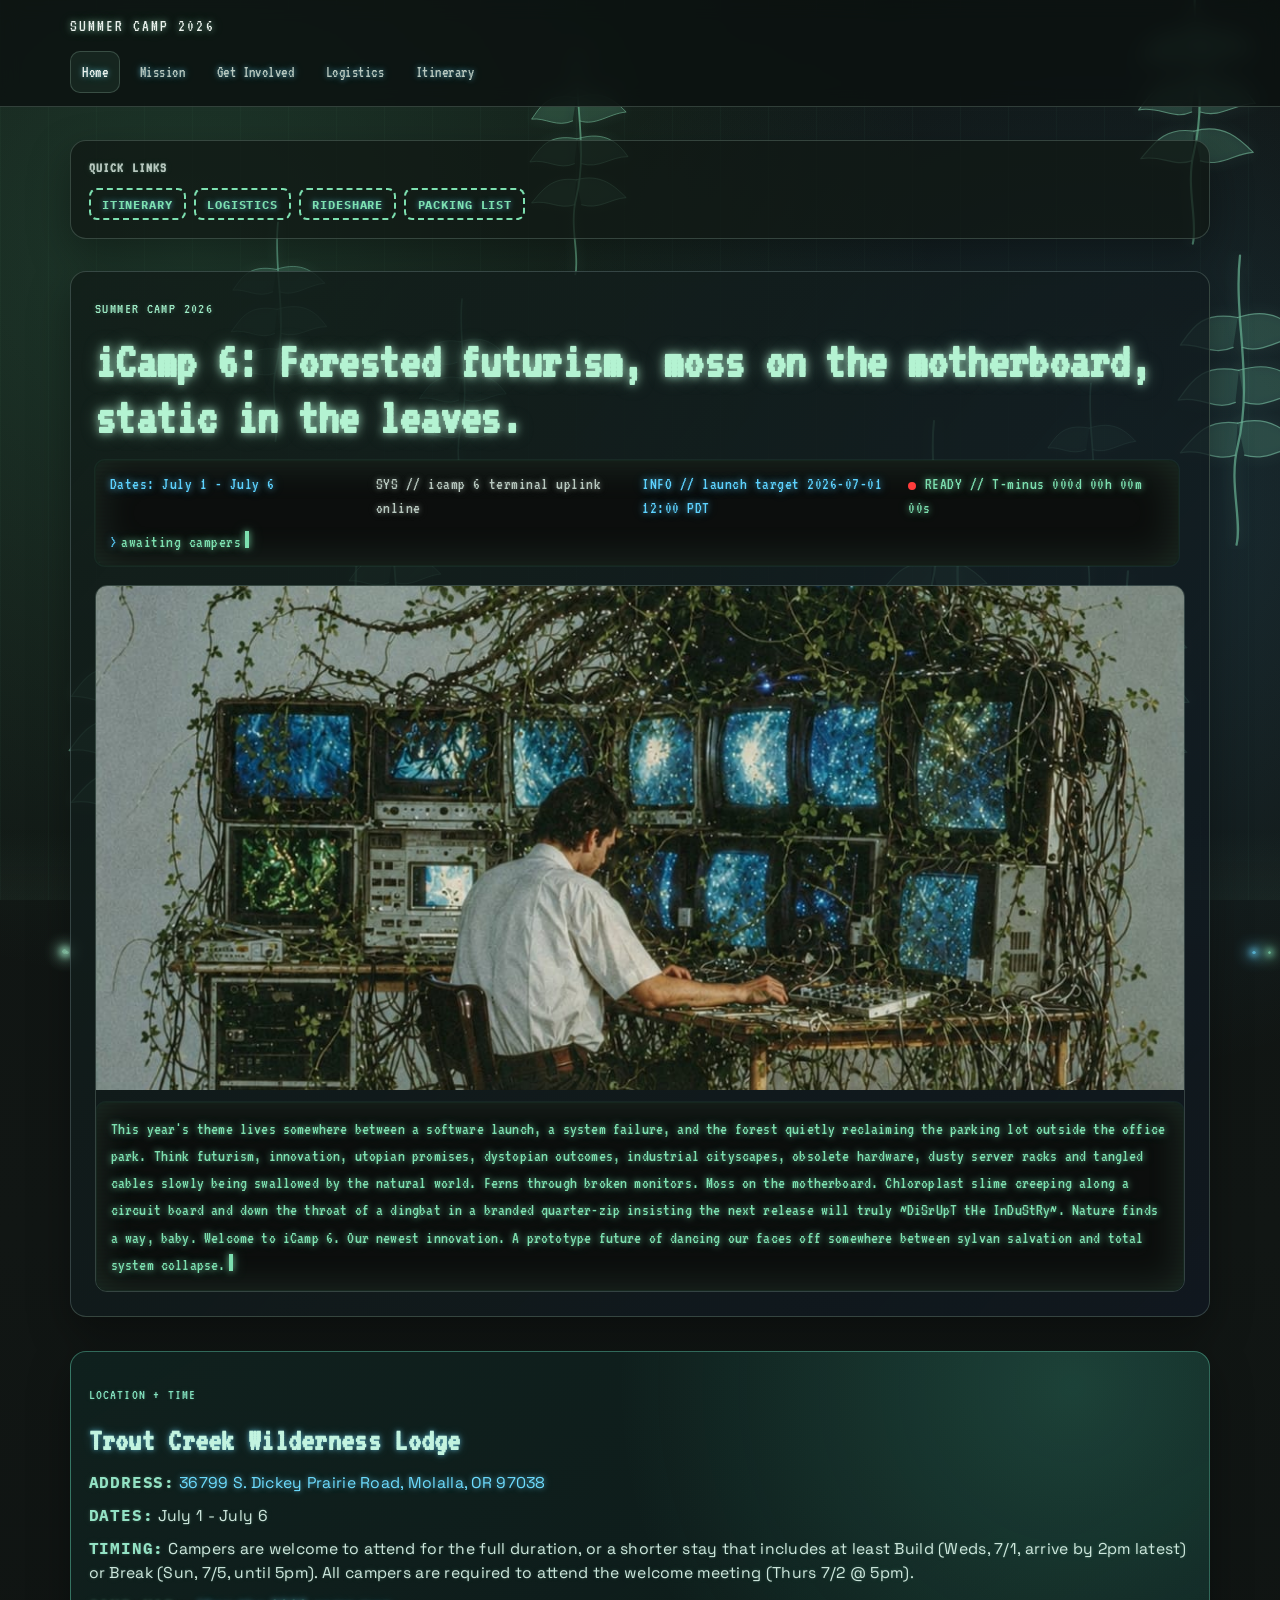
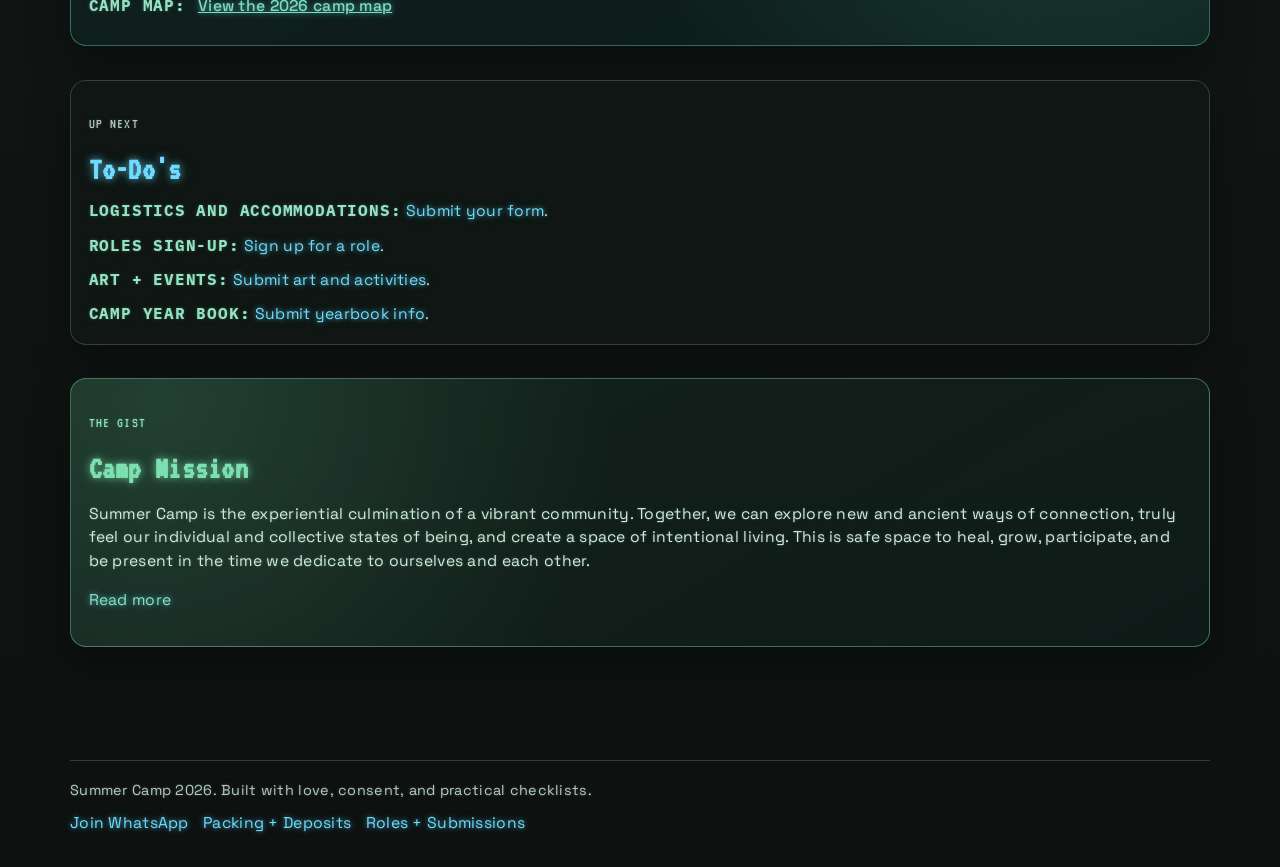
==== commit c5ad797a: "Shorten Rideshare Matching to Rideshare Co-authored-by: Copilot <223556219+Copilot@users.noreply.git" ====
--- a/index.html
+++ b/index.html
@@ -26,7 +26,7 @@
         <div class="quick-links-row">
           <a class="btn btn-sm" href="itinerary.html">Itinerary</a>
           <a class="btn btn-sm" href="logistics.html">Logistics</a>
-          <a class="btn btn-sm" href="https://docs.google.com/spreadsheets/d/1CG1TxcXg4T2fsSi2MIREdmjRNv218fmQVadBsaoEj8E/edit?usp=sharing" target="_blank" rel="noopener noreferrer">Rideshare Matching</a>
+          <a class="btn btn-sm" href="https://docs.google.com/spreadsheets/d/1CG1TxcXg4T2fsSi2MIREdmjRNv218fmQVadBsaoEj8E/edit?usp=sharing" target="_blank" rel="noopener noreferrer">Rideshare</a>
           <a class="btn btn-sm" href="logistics.html#packing-list">Packing List</a>
         </div>
       </section>
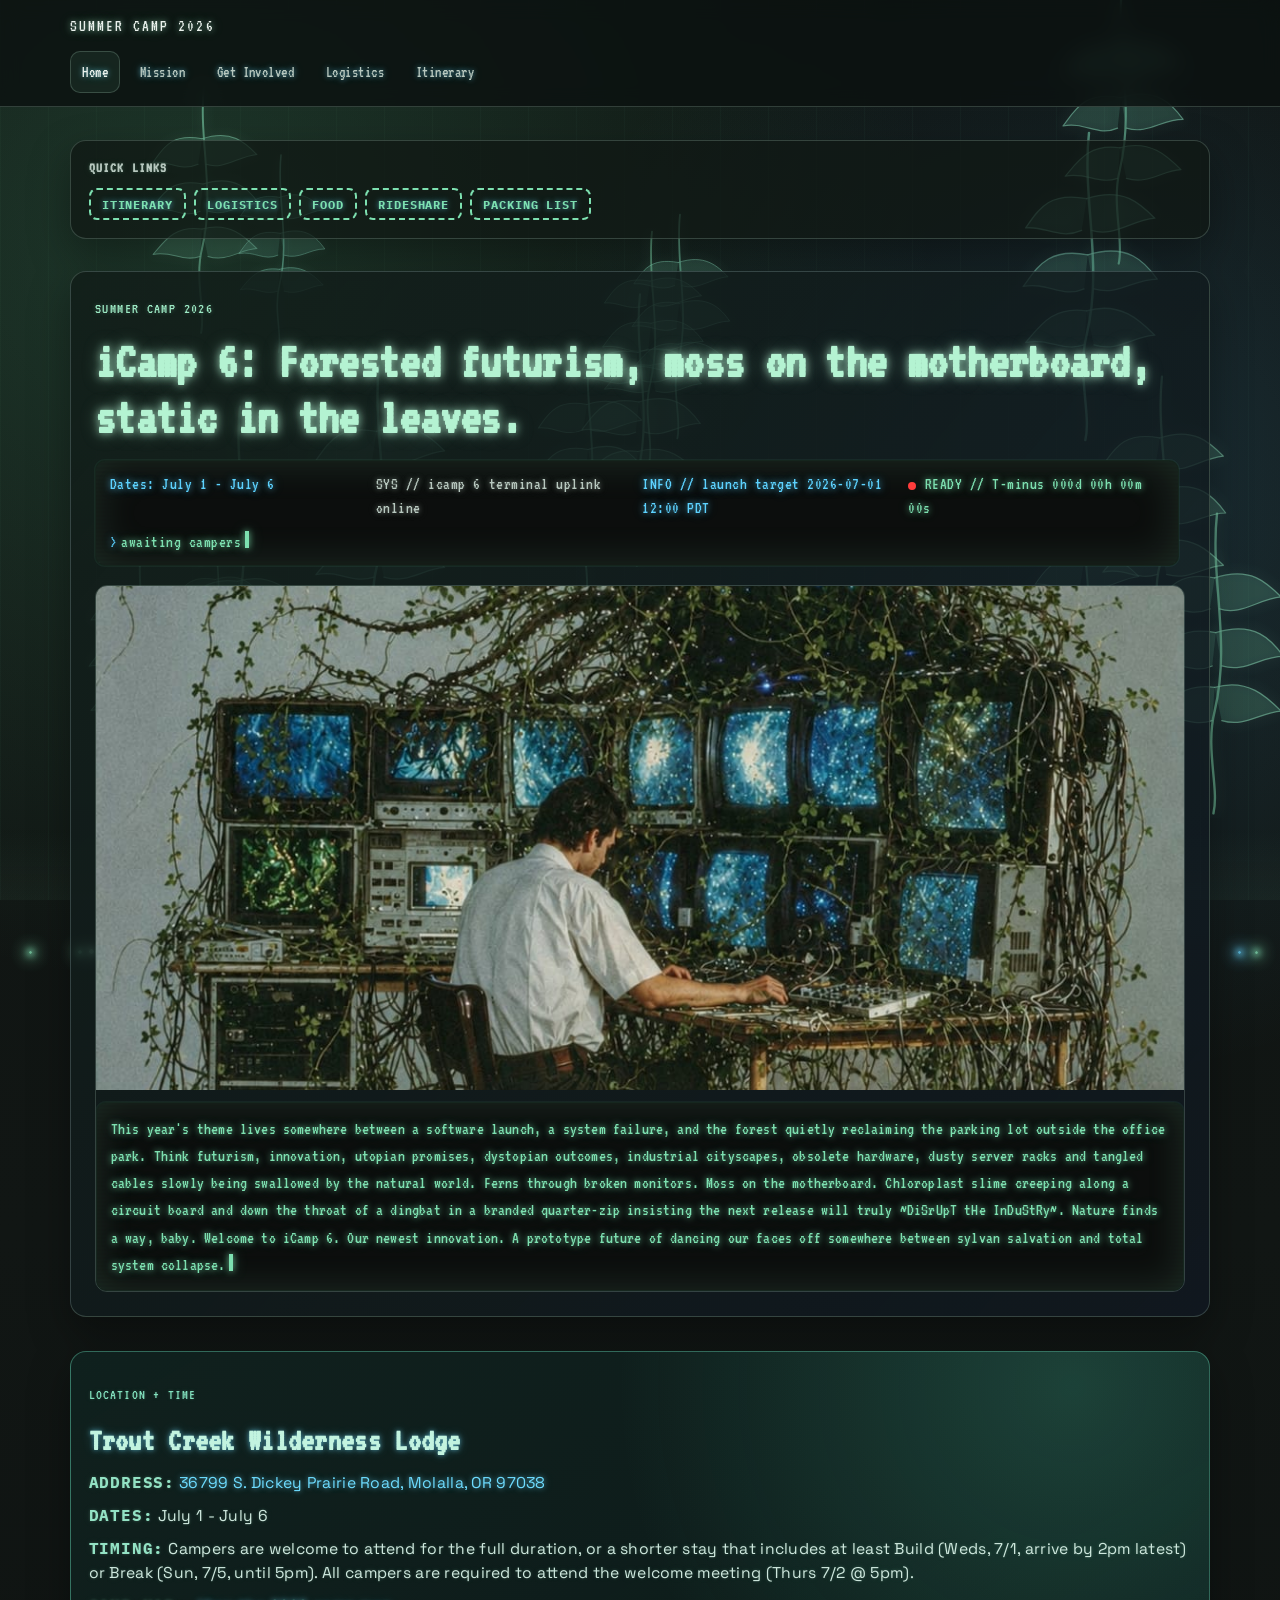
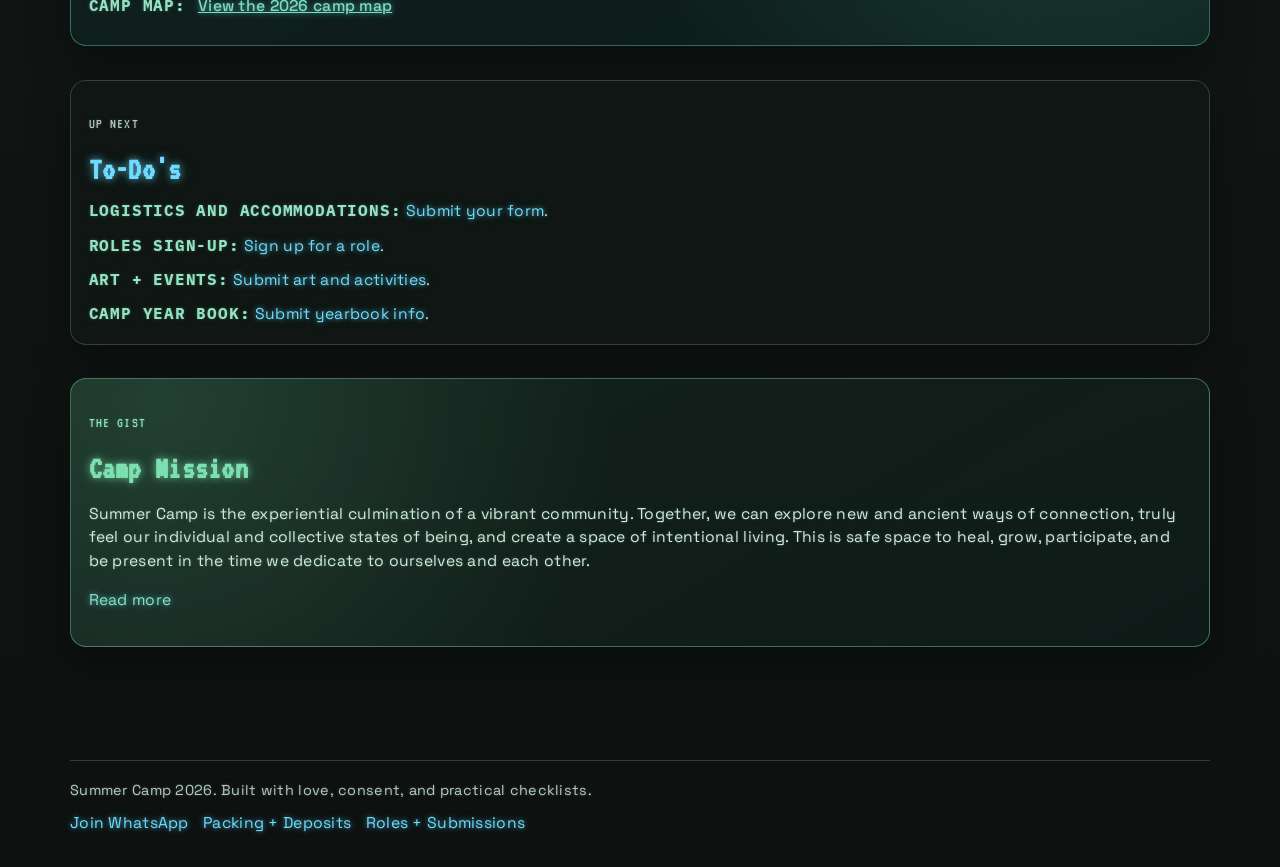
==== commit 08b8dcd7: "Add Food quick link button to home page Co-authored-by: Copilot <223556219+Copilot@users.noreply.git" ====
--- a/index.html
+++ b/index.html
@@ -26,6 +26,7 @@
         <div class="quick-links-row">
           <a class="btn btn-sm" href="itinerary.html">Itinerary</a>
           <a class="btn btn-sm" href="logistics.html">Logistics</a>
+          <a class="btn btn-sm" href="logistics.html#food-details">Food</a>
           <a class="btn btn-sm" href="https://docs.google.com/spreadsheets/d/1CG1TxcXg4T2fsSi2MIREdmjRNv218fmQVadBsaoEj8E/edit?usp=sharing" target="_blank" rel="noopener noreferrer">Rideshare</a>
           <a class="btn btn-sm" href="logistics.html#packing-list">Packing List</a>
         </div>
--- a/styles.css
+++ b/styles.css
@@ -893,6 +893,11 @@
   padding: 2.2rem 1.5rem 2.2rem 1.5rem;
   box-shadow: var(--shadow);
   margin-bottom: 1.3rem;
+  overflow-wrap: break-word;
+  word-break: break-word;
+  overflow: hidden;
+  max-width: 100%;
+  box-sizing: border-box;
 }
 
 /* Heading hierarchy and spacing */
@@ -1043,6 +1048,15 @@
   background: rgba(17, 24, 21, 0.76);
   padding: 1.1rem;
   box-shadow: var(--shadow);
+  overflow-wrap: break-word;
+  word-break: break-word;
+  overflow: hidden;
+  max-width: 100%;
+}
+
+.panel * {
+  max-width: 100%;
+  overflow-wrap: break-word;
 }
 
 .mission-panel {
@@ -1076,6 +1090,7 @@
   background:
     radial-gradient(circle at 88% 12%, rgba(84, 211, 171, 0.2), transparent 44%),
     linear-gradient(150deg, rgba(16, 33, 30, 0.95), rgba(13, 29, 28, 0.88));
+  overflow: hidden;
 }
 
 .location-panel .kicker {
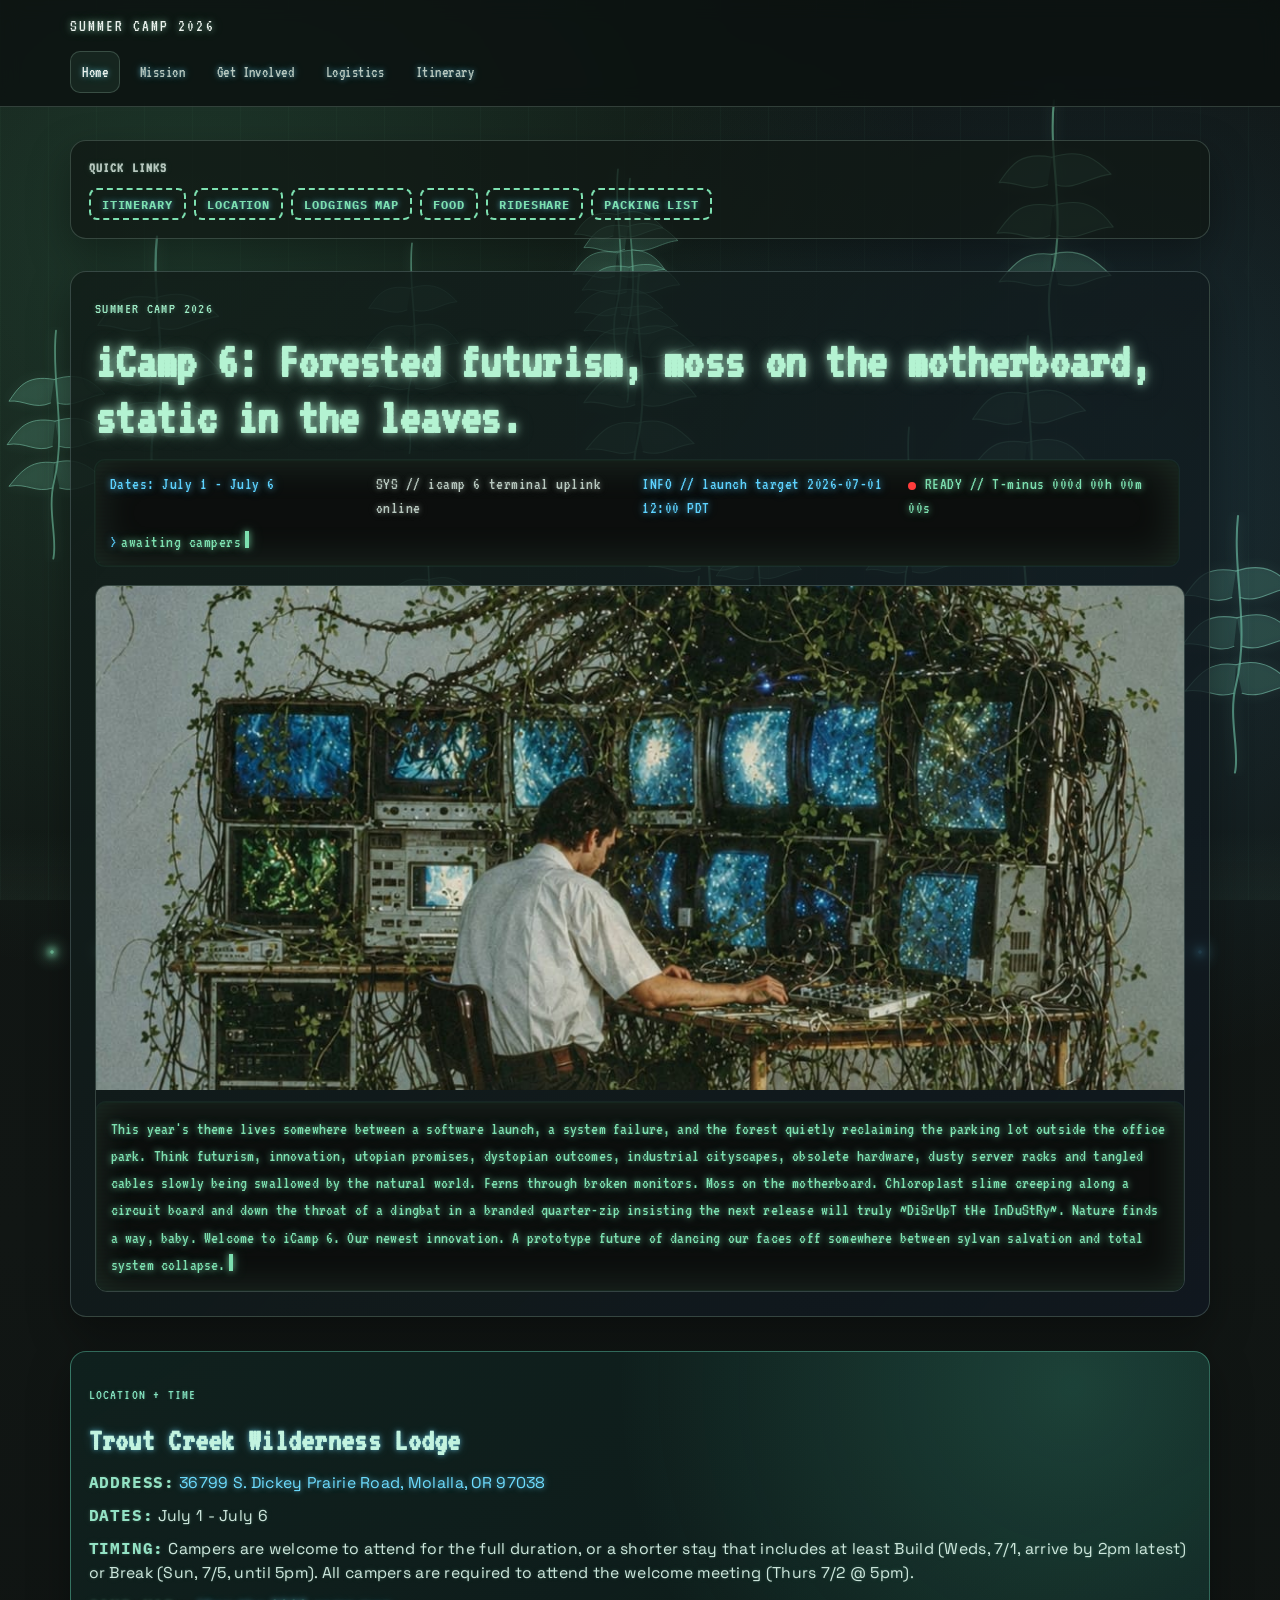
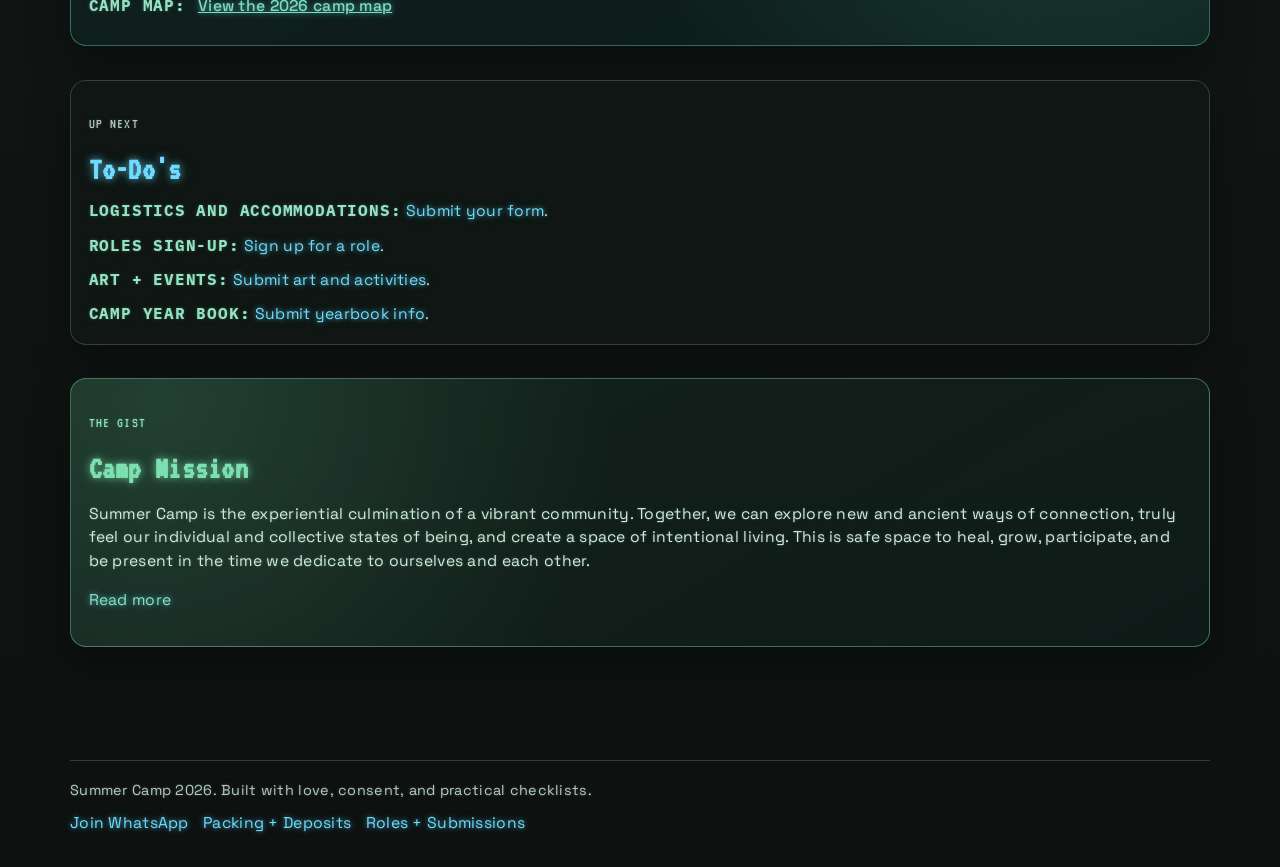
==== commit 97890f99: "Update quick links: replace Logistics with Location + Lodgings Map, rename Dues - Replace 'Logistics" ====
--- a/index.html
+++ b/index.html
@@ -25,7 +25,8 @@
         <h2 class="kicker">Quick Links</h2>
         <div class="quick-links-row">
           <a class="btn btn-sm" href="itinerary.html">Itinerary</a>
-          <a class="btn btn-sm" href="logistics.html">Logistics</a>
+          <a class="btn btn-sm" href="logistics.html#location">Location</a>
+          <a class="btn btn-sm" href="logistics.html#lodgings-map">Lodgings Map</a>
           <a class="btn btn-sm" href="logistics.html#food-details">Food</a>
           <a class="btn btn-sm" href="https://docs.google.com/spreadsheets/d/1CG1TxcXg4T2fsSi2MIREdmjRNv218fmQVadBsaoEj8E/edit?usp=sharing" target="_blank" rel="noopener noreferrer">Rideshare</a>
           <a class="btn btn-sm" href="logistics.html#packing-list">Packing List</a>
--- a/styles.css
+++ b/styles.css
@@ -1124,6 +1124,98 @@
   margin-top: 0.35rem;
 }
 
+/* Lodgings Map */
+.lodgings-toggle {
+  margin-bottom: 1rem;
+}
+
+.lodgings-map-img {
+  width: 100%;
+  height: auto;
+  border-radius: 8px;
+  border: 1px solid var(--line);
+}
+
+.map-expand-icon {
+  text-align: right;
+  font-size: 1.4rem;
+  cursor: pointer;
+  color: var(--text-dim);
+  margin-bottom: 0.4rem;
+  transition: color 0.2s;
+}
+.map-expand-icon:hover {
+  color: var(--accent);
+}
+
+.map-fullscreen-overlay {
+  position: fixed;
+  inset: 0;
+  z-index: 9999;
+  background: rgba(0, 0, 0, 0.92);
+  display: flex;
+  align-items: center;
+  justify-content: center;
+  padding: 1rem;
+}
+.map-fullscreen-overlay img {
+  max-width: 100%;
+  max-height: 100%;
+  object-fit: contain;
+  border-radius: 8px;
+}
+.map-close-btn {
+  position: absolute;
+  top: 1rem;
+  right: 1.5rem;
+  font-size: 2.5rem;
+  color: #fff;
+  background: none;
+  border: none;
+  cursor: pointer;
+  line-height: 1;
+}
+
+.schedule-fullscreen {
+  overflow: auto;
+  align-items: flex-start;
+  padding: 2rem 1rem;
+}
+
+.lodgings-table-wrap {
+  overflow-x: auto;
+  margin-bottom: 1.5rem;
+}
+.lodgings-table {
+  width: 100%;
+  border-collapse: collapse;
+  font-size: 0.85rem;
+}
+.lodgings-table th,
+.lodgings-table td {
+  border-bottom: 1px solid var(--line);
+  padding: 0.5rem 0.6rem;
+  text-align: left;
+  vertical-align: top;
+}
+.lodgings-table th {
+  color: var(--accent);
+  font-weight: 700;
+  font-size: 0.75rem;
+  text-transform: uppercase;
+  letter-spacing: 0.04em;
+}
+
+.lodgings-section-row td {
+  font-weight: 700;
+  color: var(--accent);
+  font-size: 0.9rem;
+  padding-top: 1.2rem;
+  border-bottom: 2px solid var(--accent);
+  text-transform: uppercase;
+  letter-spacing: 0.04em;
+}
+
 .grid {
   display: grid;
   gap: 1rem;
@@ -1519,7 +1611,7 @@
 
 .sg-day-col {
   flex: 1;
-  min-width: 170px;
+  min-width: 200px;
   border-left: 1px solid rgba(255, 255, 255, 0.06);
 }
 
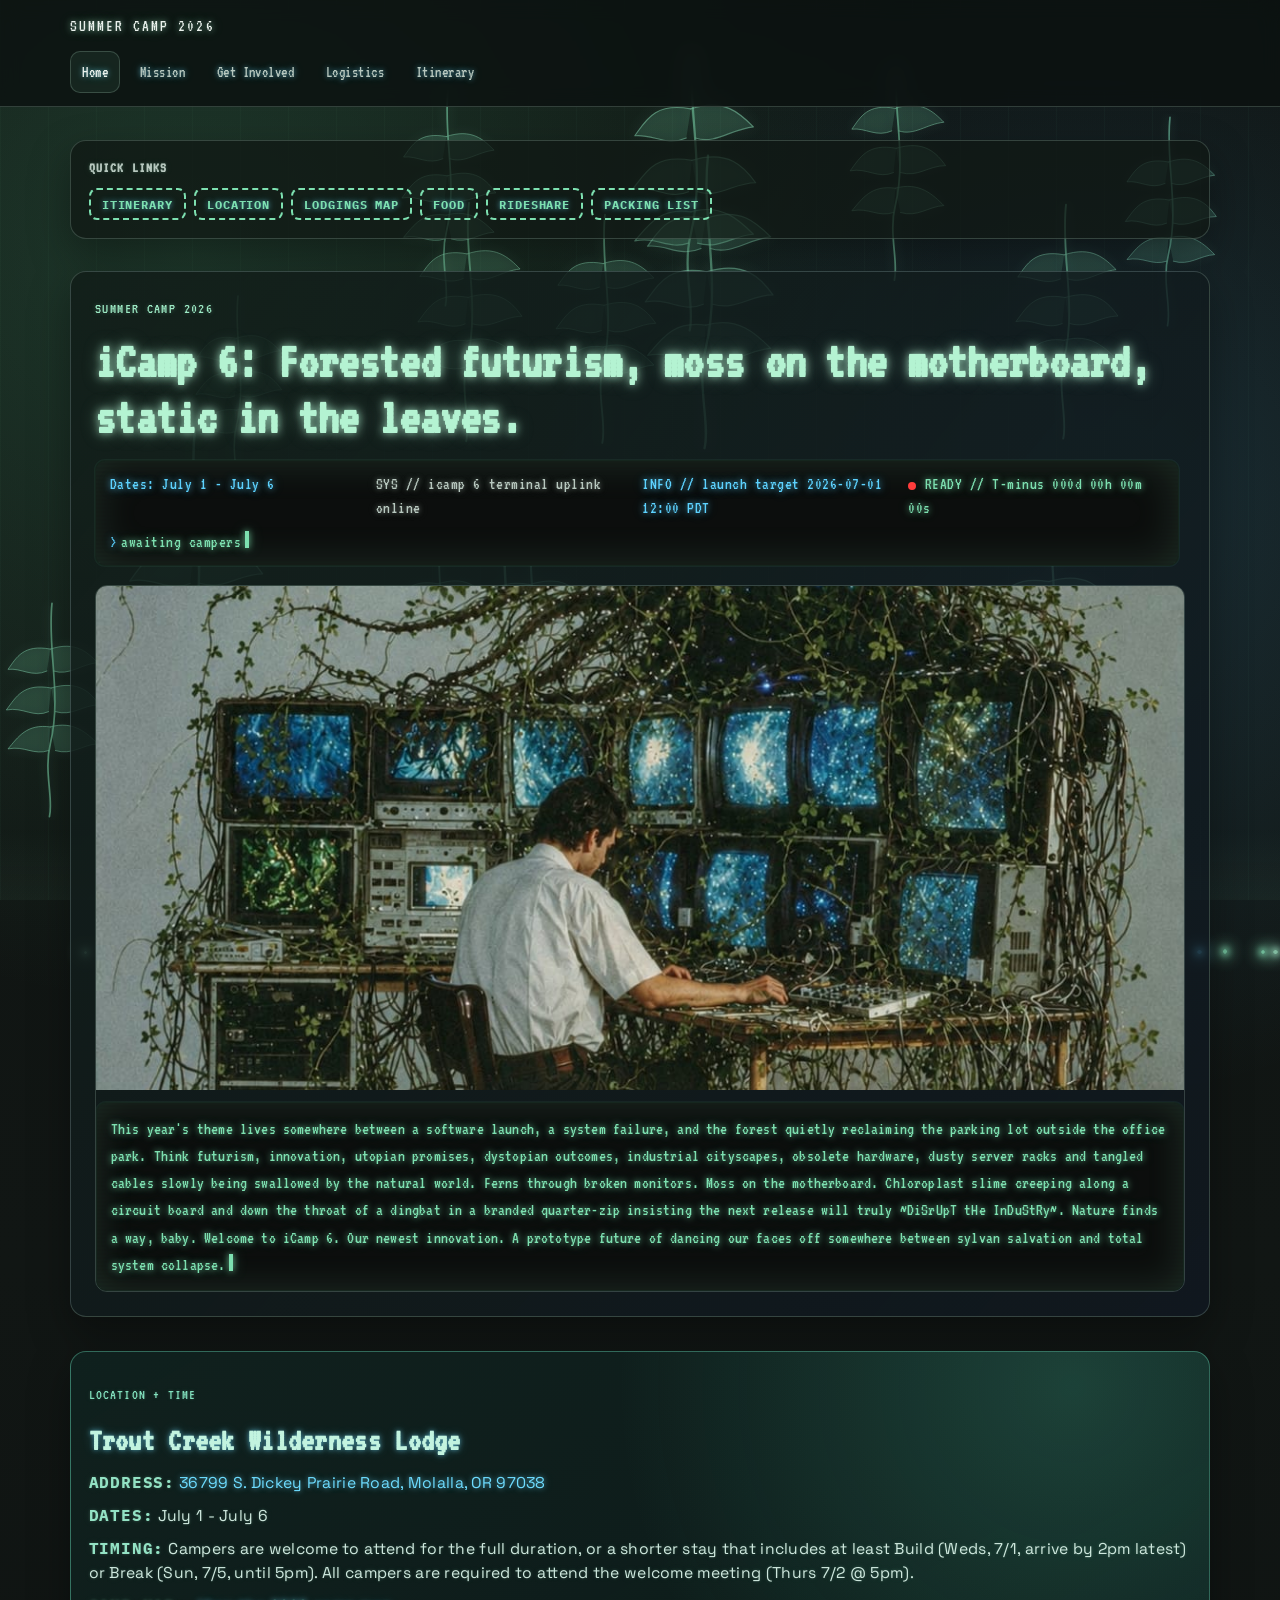
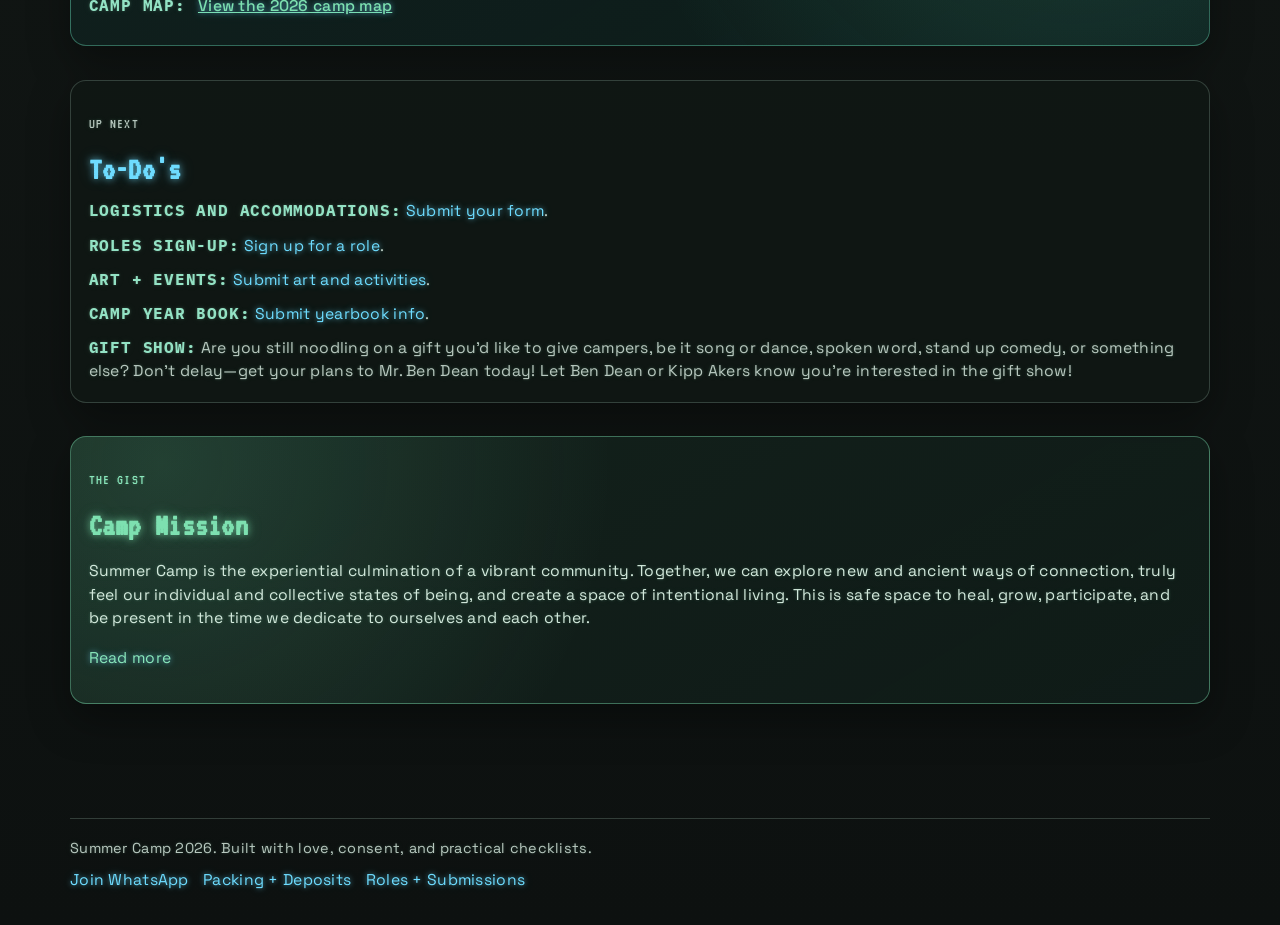
==== commit 9d504c45: "Add Gift Show item to home page To-Do's section Co-authored-by: Copilot <223556219+Copilot@users.nor" ====
--- a/index.html
+++ b/index.html
@@ -103,6 +103,10 @@
               >Submit yearbook info</a
             >.
           </p>
+          <p class="up-next-item">
+            <span class="up-next-title">Gift Show:</span>
+            Are you still noodling on a gift you'd like to give campers, be it song or dance, spoken word, stand up comedy, or something else? Don't delay—get your plans to Mr. Ben Dean today! Let Ben Dean or Kipp Akers know you're interested in the gift show!
+          </p>
         </div>
       </section>
 
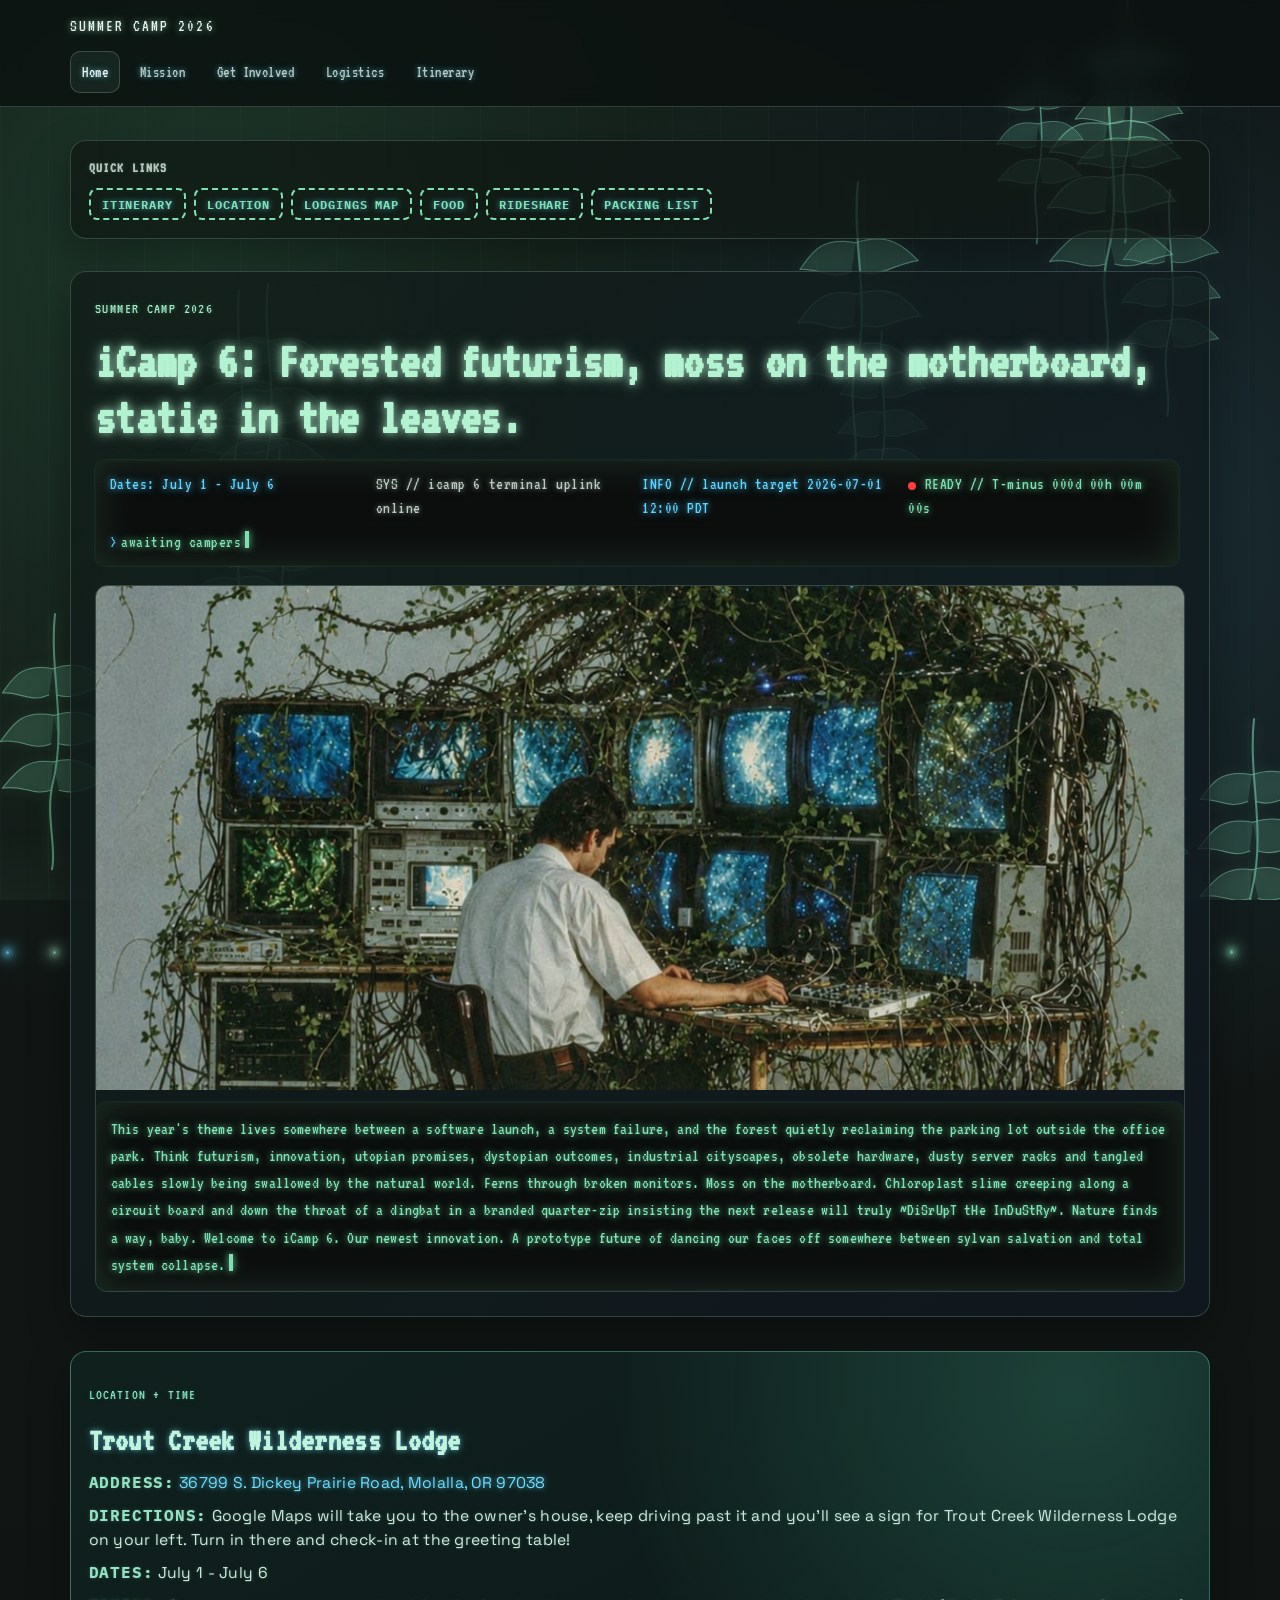
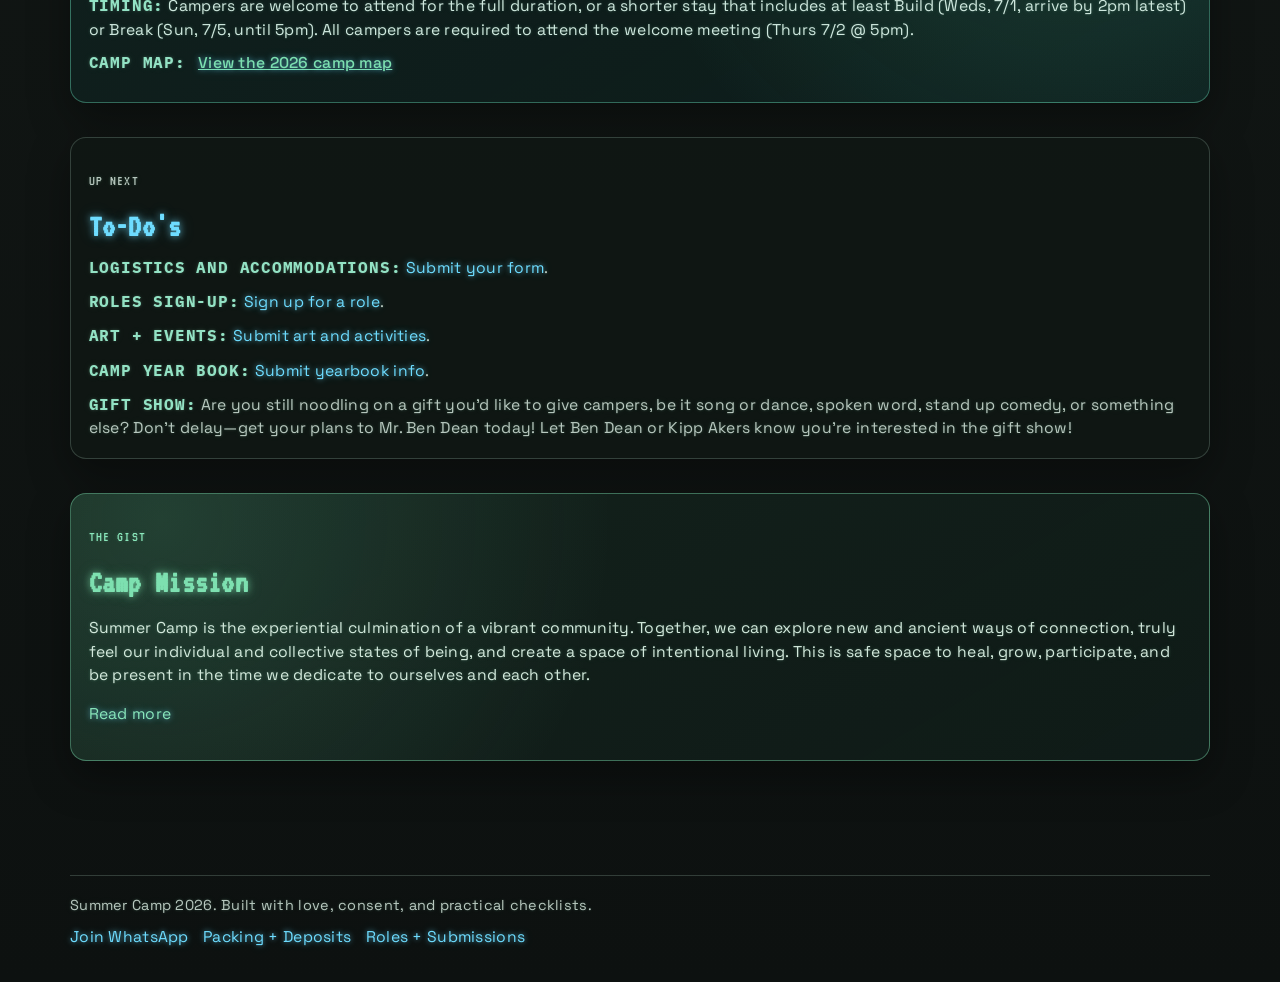
==== commit 9274a022: "Add Directions line to Location + Time blocks Co-authored-by: Copilot <223556219+Copilot@users.norep" ====
--- a/index.html
+++ b/index.html
@@ -58,6 +58,7 @@
           >
         </h2>
         <p class="detail-line"><span class="detail-label">Address:</span> <a href="https://goo.gl/maps/KpsRf2f8dY4yn3bf7" target="_blank" rel="noopener noreferrer">36799 S. Dickey Prairie Road, Molalla, OR 97038</a></p>
+        <p class="detail-line"><span class="detail-label">Directions:</span> Google Maps will take you to the owner's house, keep driving past it and you'll see a sign for Trout Creek Wilderness Lodge on your left. Turn in there and check-in at the greeting table!</p>
         <p class="detail-line"><span class="detail-label">Dates:</span> July 1 - July 6</p>
         <p class="detail-line"><span class="detail-label">Timing:</span> Campers are welcome to attend for the full duration, or a shorter stay that includes at least Build (Weds, 7/1, arrive by 2pm latest) or Break (Sun, 7/5, until 5pm). All campers are required to attend the welcome meeting (Thurs 7/2 @ 5pm).</p>
         <p class="detail-line"><span class="detail-label">Camp Map:</span> <a class="inline-link" href="https://drive.google.com/file/d/1LnUQT28rV8-8BtjwcM7kEa1M0crHncbp/view?usp=sharing" target="_blank" rel="noopener noreferrer">View the 2026 camp map</a></p>
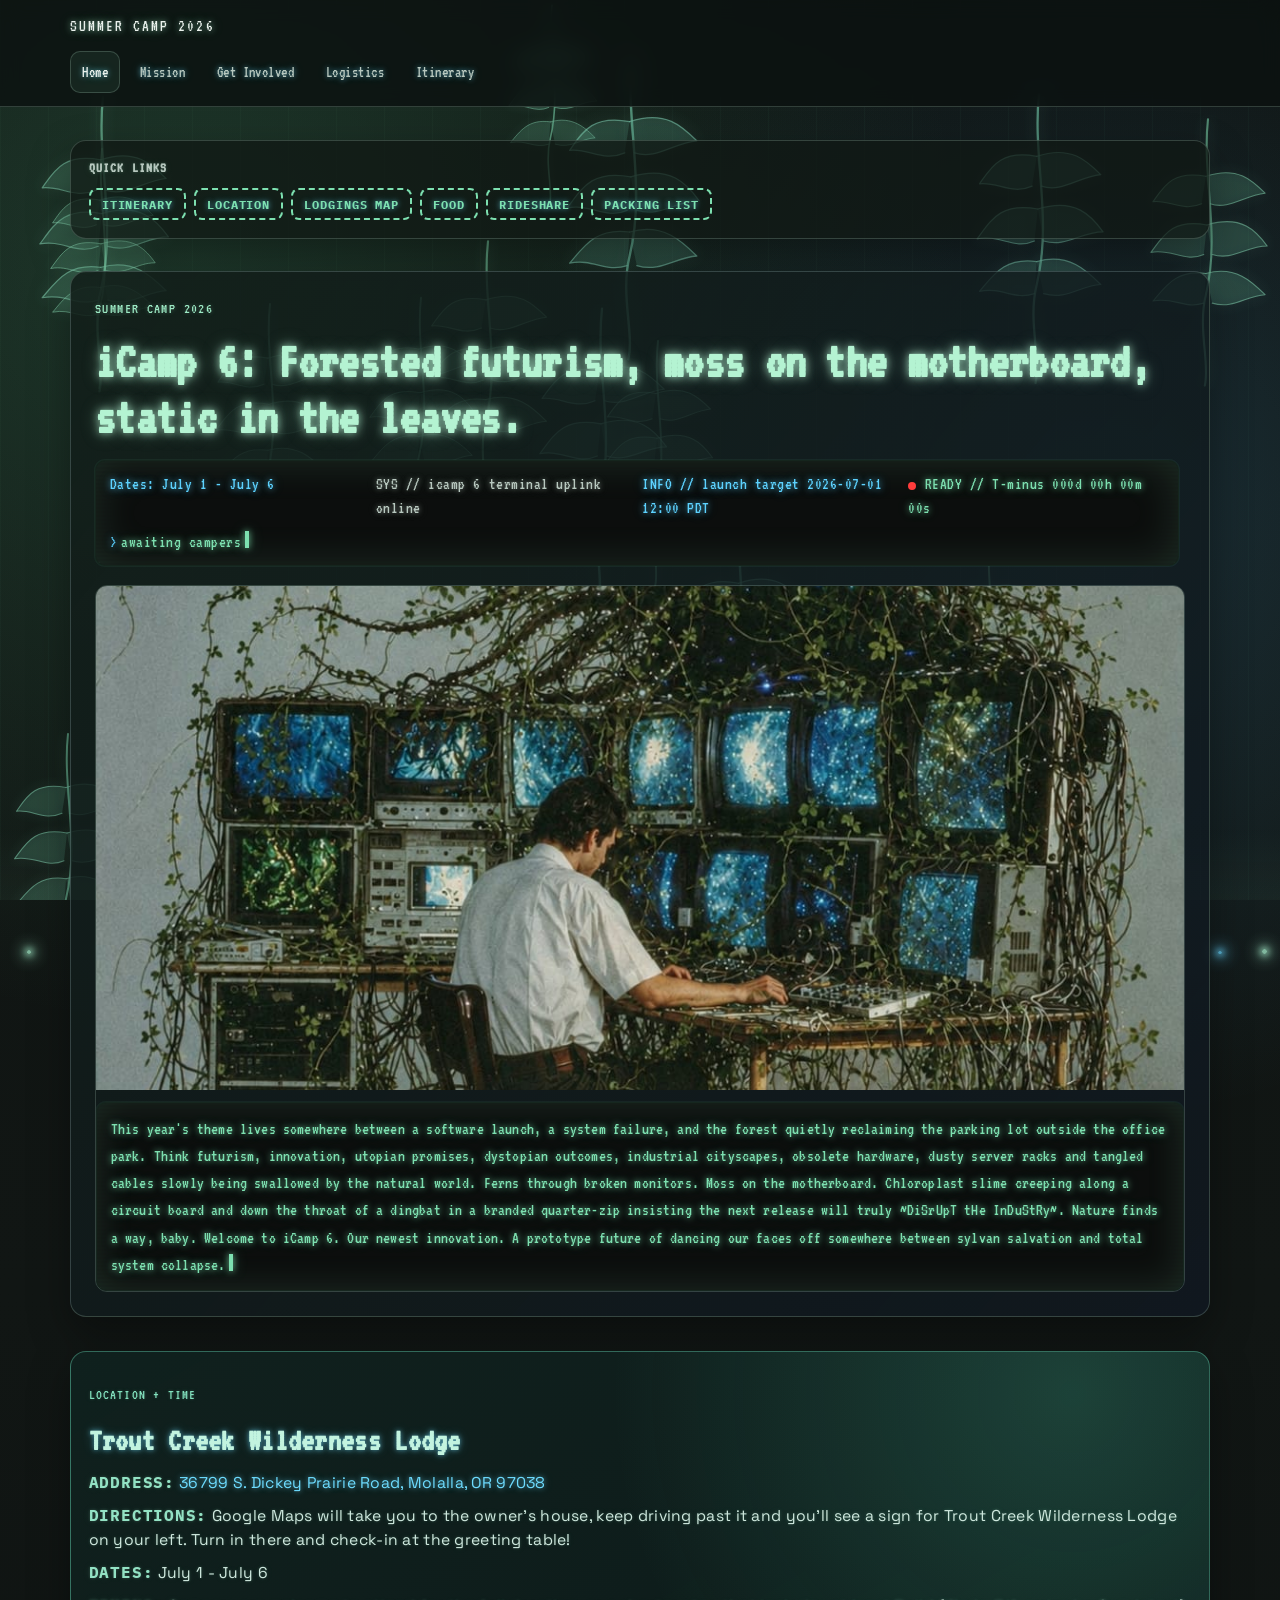
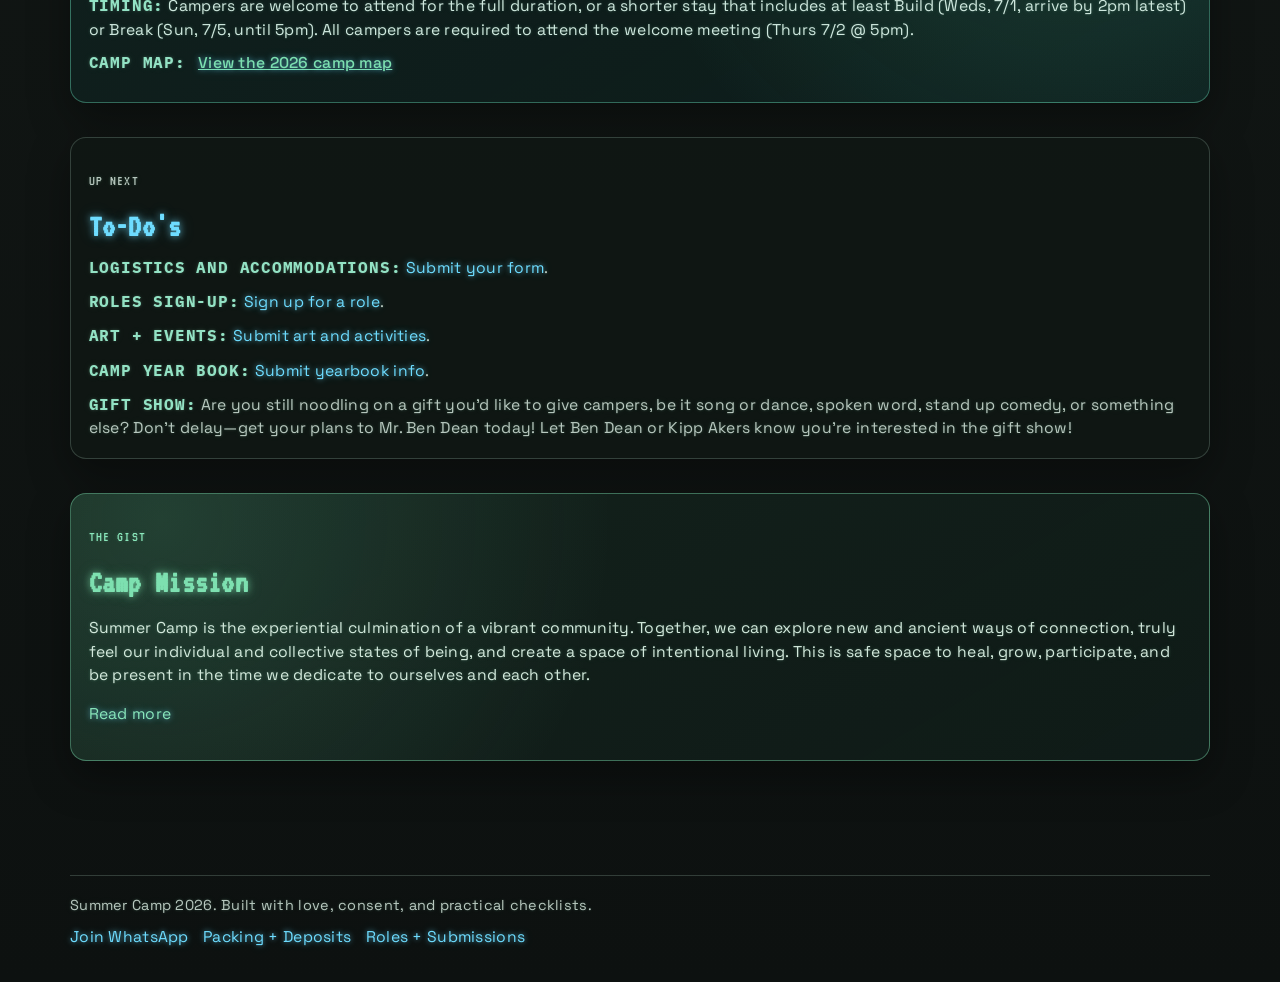
==== commit 68479b04: "Add Vercel Analytics script to all pages Co-authored-by: Copilot <223556219+Copilot@users.noreply.gi" ====
--- a/index.html
+++ b/index.html
@@ -126,5 +126,6 @@
 
     <div id="site-footer"></div>
     <script src="effects.js"></script>
+    <script defer src="https://va.vercel-scripts.com/v1/script.js"></script>
   </body>
 </html>
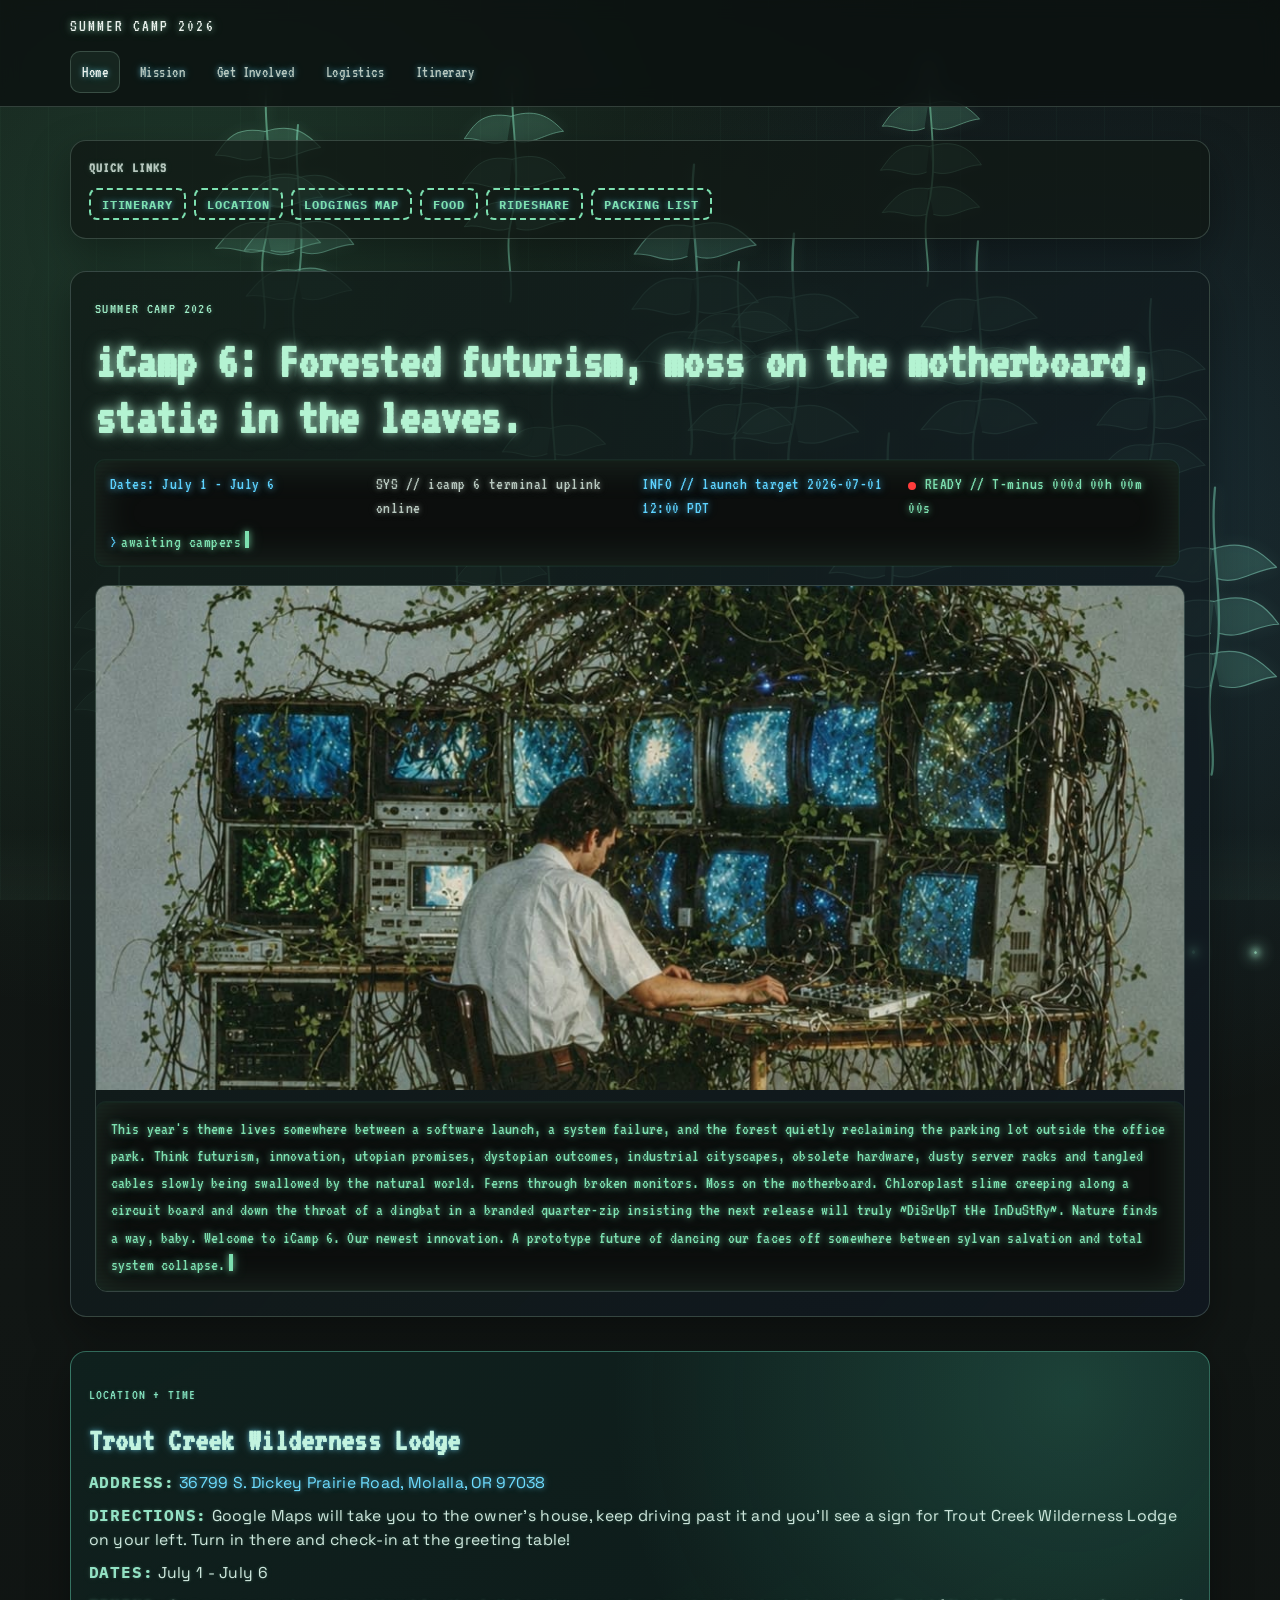
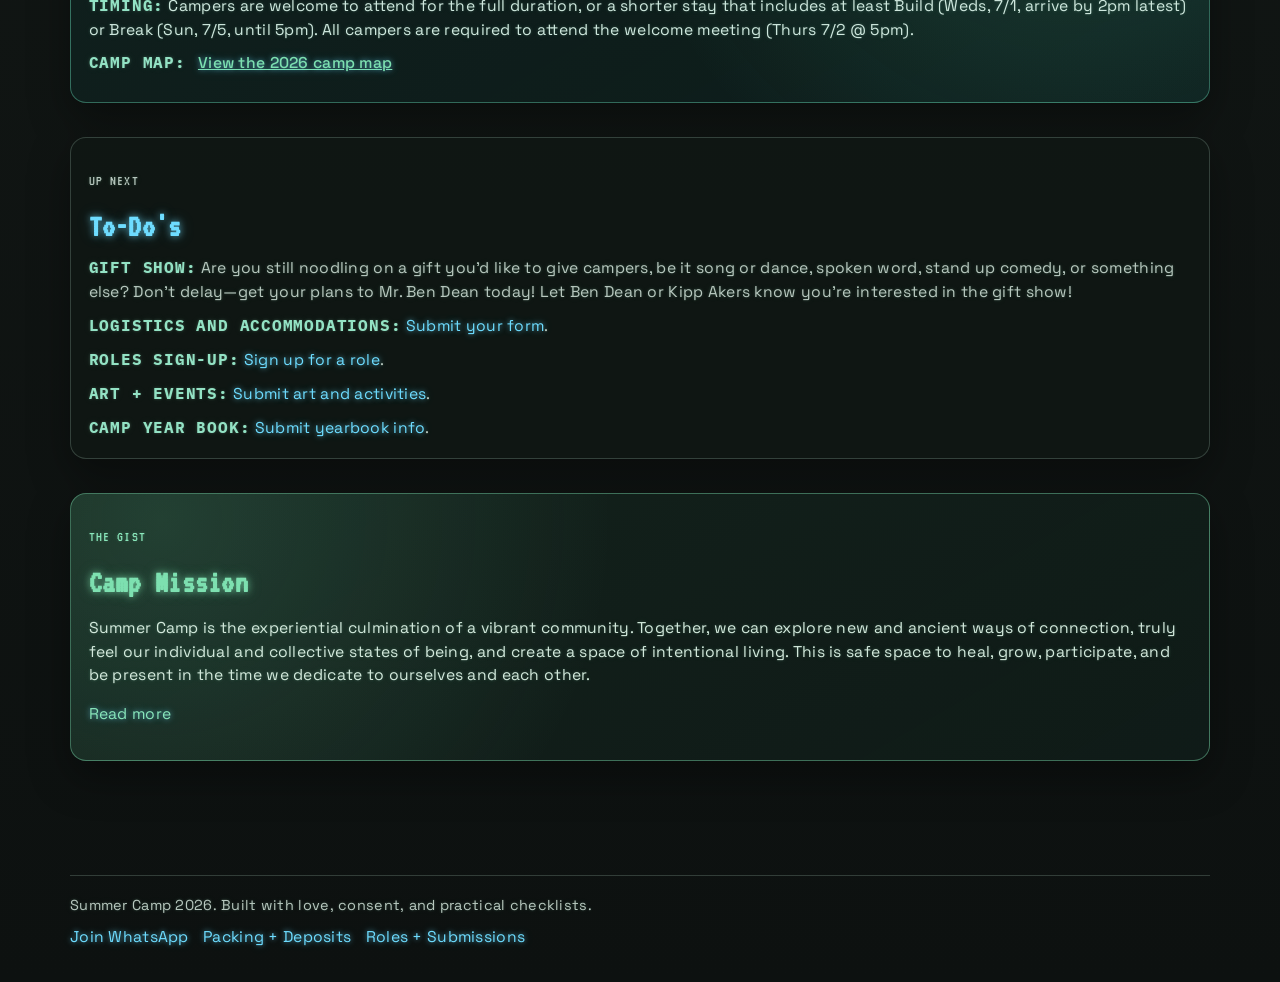
==== commit b163ffbe: "Move Gift Show to top of To-Do's list Co-authored-by: Copilot <223556219+Copilot@users.noreply.githu" ====
--- a/index.html
+++ b/index.html
@@ -69,6 +69,10 @@
         <h2>To-Do's</h2>
         <div class="up-next-list">
           <p class="up-next-item">
+            <span class="up-next-title">Gift Show:</span>
+            Are you still noodling on a gift you'd like to give campers, be it song or dance, spoken word, stand up comedy, or something else? Don't delay—get your plans to Mr. Ben Dean today! Let Ben Dean or Kipp Akers know you're interested in the gift show!
+          </p>
+          <p class="up-next-item">
             <span class="up-next-title">Logistics and Accommodations:</span>
             <a
               href="https://docs.google.com/forms/d/e/1FAIpQLSeTMwJ0dVV1JzZFhgsjA3ziw_yNNYTaxZCWyTGeI9pJMZa_xQ/viewform?usp=dialog"
@@ -104,10 +108,6 @@
               >Submit yearbook info</a
             >.
           </p>
-          <p class="up-next-item">
-            <span class="up-next-title">Gift Show:</span>
-            Are you still noodling on a gift you'd like to give campers, be it song or dance, spoken word, stand up comedy, or something else? Don't delay—get your plans to Mr. Ben Dean today! Let Ben Dean or Kipp Akers know you're interested in the gift show!
-          </p>
         </div>
       </section>
 
